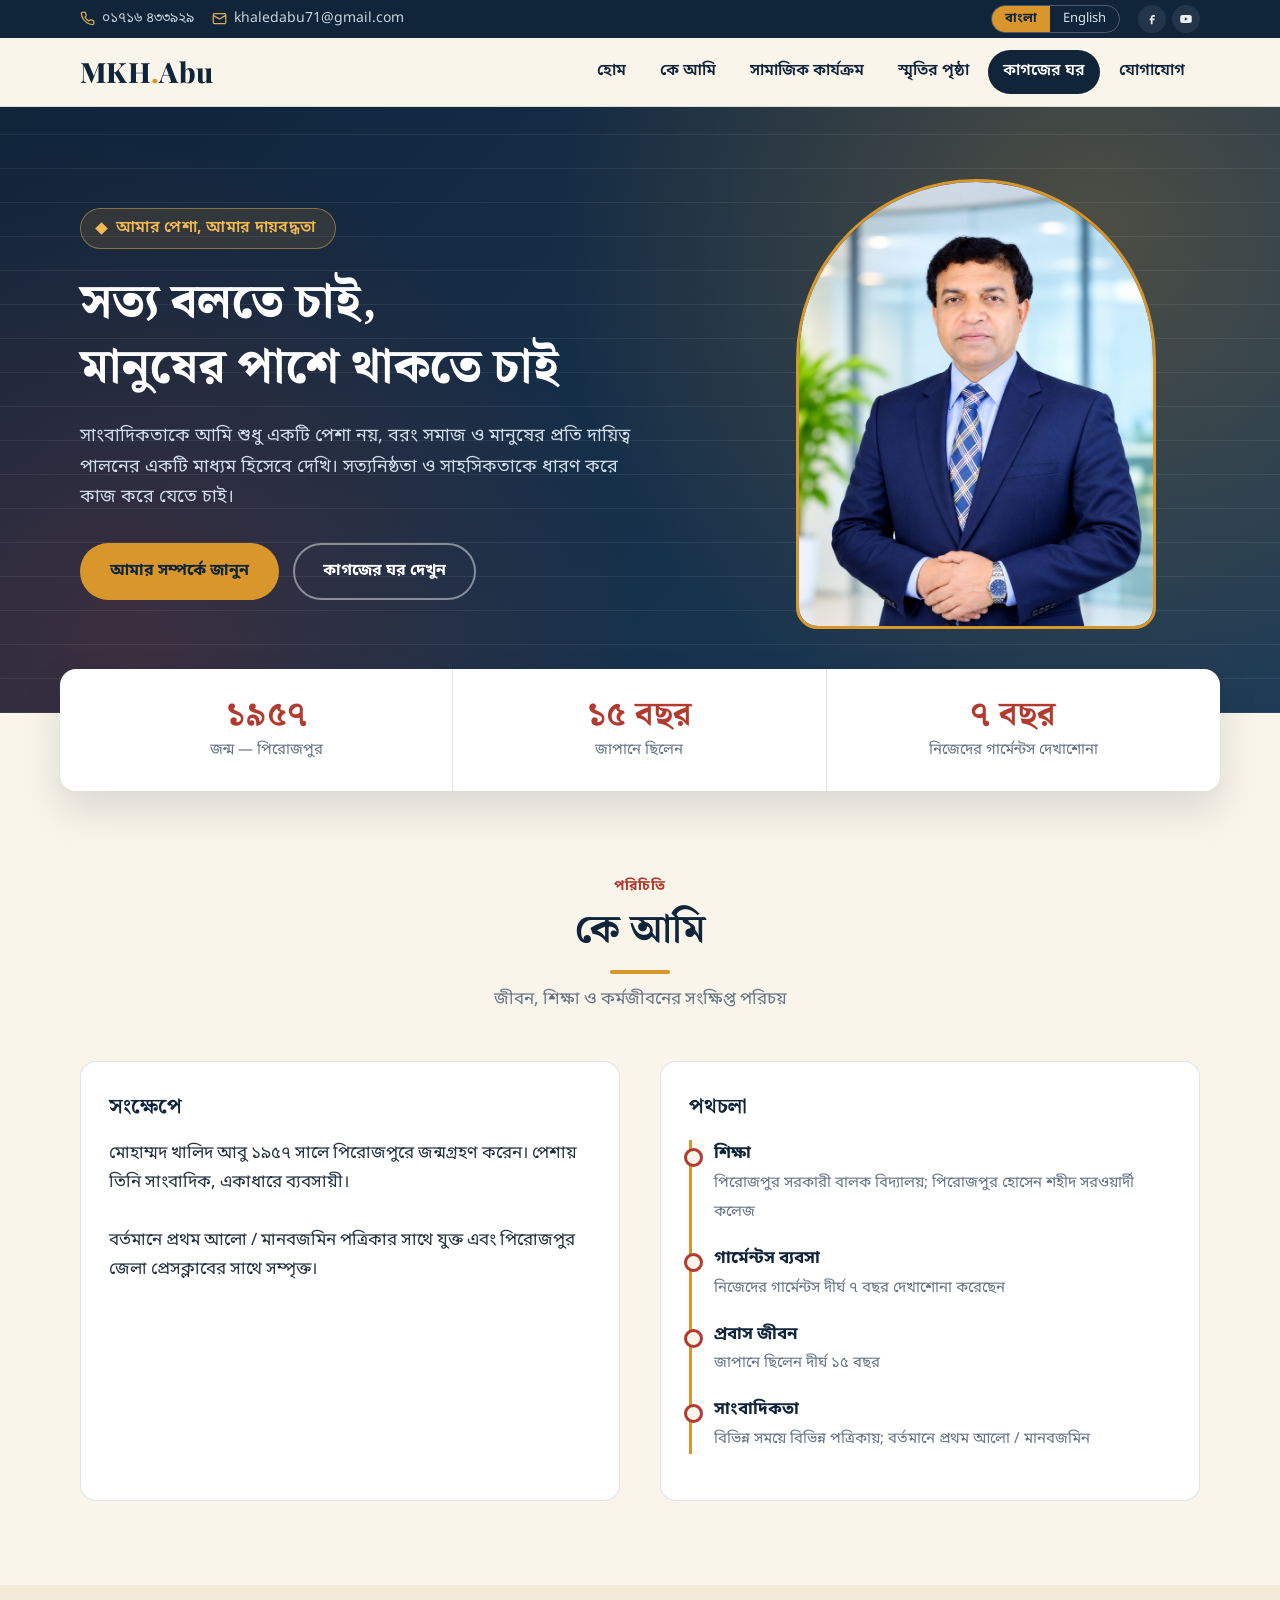
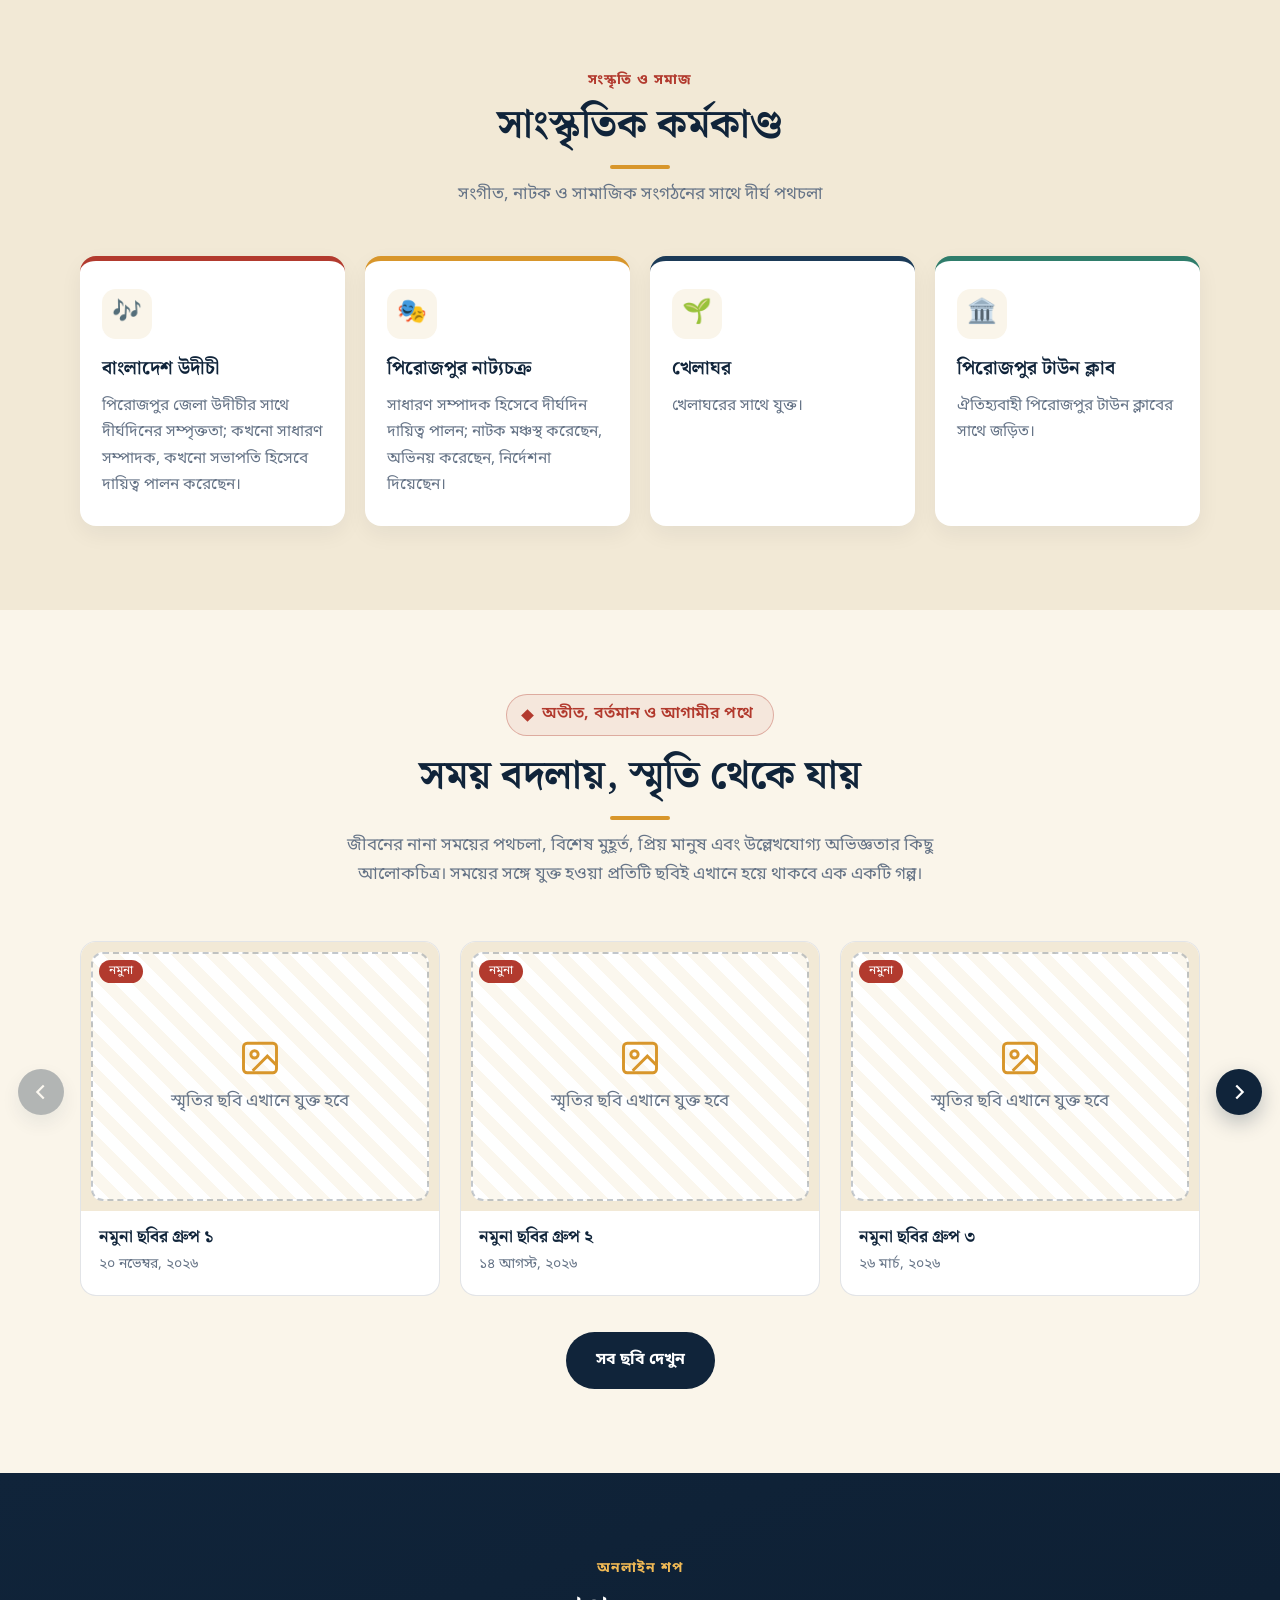
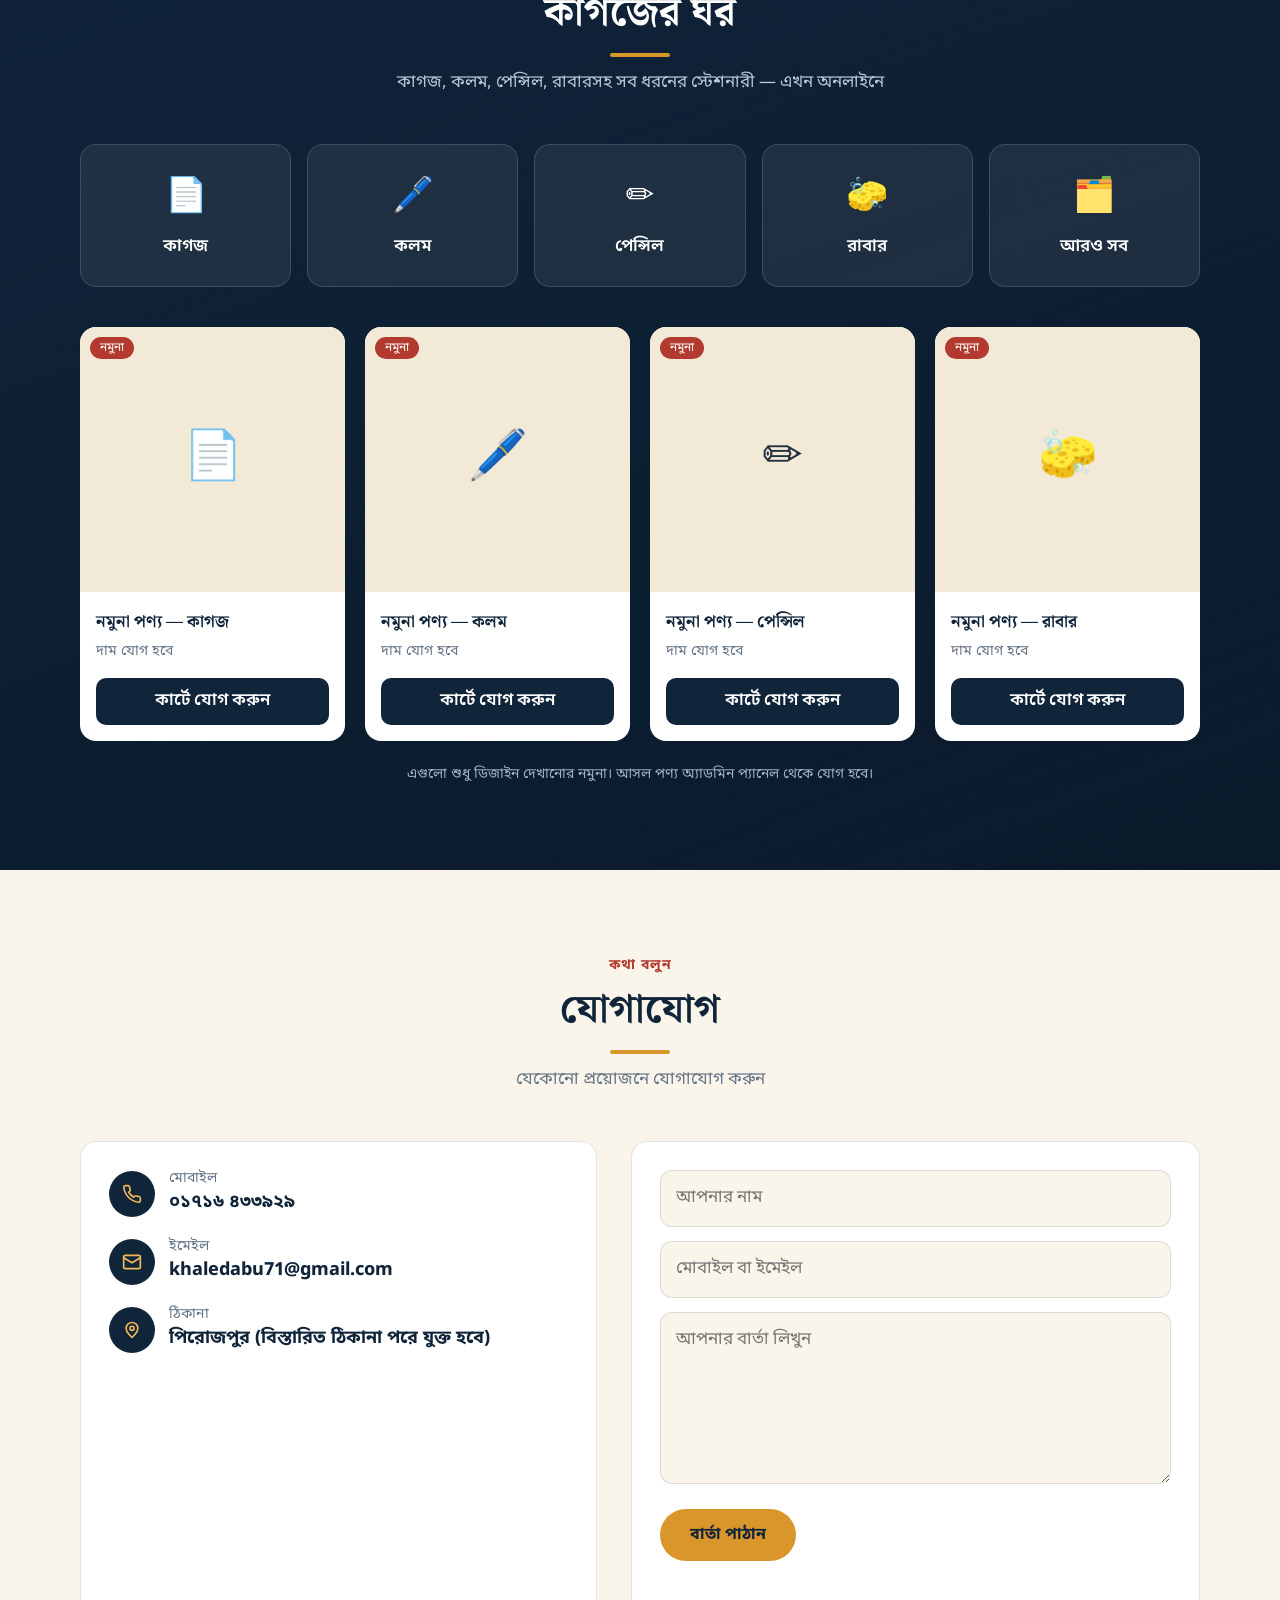
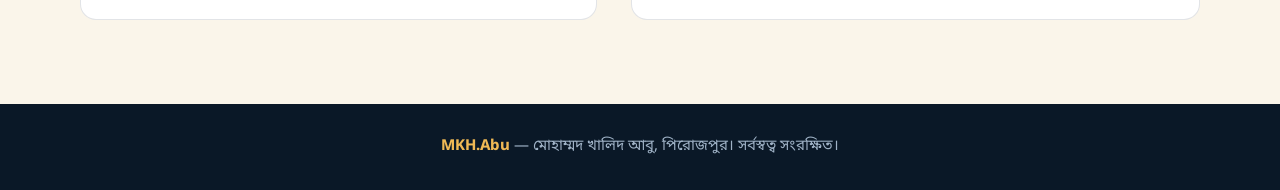
==== index.html @ 683a3786 "MKH-Abu v1.0.9: keep slider arrows outside the photos" ====
<!DOCTYPE html>
<html lang="bn">
<head>
<meta charset="utf-8">
<meta name="viewport" content="width=device-width, initial-scale=1">
<title>MKH.Abu — মোহাম্মদ খালিদ আবু</title>
<meta name="description" content="মোহাম্মদ খালিদ আবু — সাংবাদিক ও ব্যবসায়ী, পিরোজপুর। কাগজের ঘর — স্টেশনারী শপ।">
<link rel="preconnect" href="https://fonts.googleapis.com">
<link rel="preconnect" href="https://fonts.gstatic.com" crossorigin>
<link href="https://fonts.googleapis.com/css2?family=Noto+Sans+Bengali:wght@400;500;600;700&family=Noto+Serif+Bengali:wght@500;600;700;800&family=Playfair+Display:wght@600;700;800&display=swap" rel="stylesheet">
<link rel="stylesheet" href="assets/css/style.css?v=1.0.9">
<link rel="stylesheet" href="assets/css/memories.css?v=1.0.9">
</head>
<body>

<!-- ১) উপরের চিকন বার -->
<div class="topbar">
  <div class="wrap">
    <div class="tb-left">
      <a href="tel:+8801716433929"><svg viewBox="0 0 24 24"><path d="M22 16.9v3a2 2 0 0 1-2.2 2 19.8 19.8 0 0 1-8.6-3.1 19.5 19.5 0 0 1-6-6A19.8 19.8 0 0 1 2.1 4.2 2 2 0 0 1 4.1 2h3a2 2 0 0 1 2 1.7c.1 1 .4 1.9.7 2.8a2 2 0 0 1-.5 2.1L8.1 9.9a16 16 0 0 0 6 6l1.3-1.2a2 2 0 0 1 2.1-.4c.9.3 1.8.6 2.8.7a2 2 0 0 1 1.7 2z"/></svg><span data-i18n="phone"></span></a>
      <a href="mailto:khaledabu71@gmail.com"><svg viewBox="0 0 24 24"><rect x="2" y="4" width="20" height="16" rx="2"/><path d="m22 7-10 6L2 7"/></svg><span>khaledabu71@gmail.com</span></a>
    </div>
    <div class="tb-right">
      <div class="lang" role="group" aria-label="Language">
        <button type="button" data-lang="bn" class="on">বাংলা</button>
        <button type="button" data-lang="en">English</button>
      </div>
      <ul class="social" id="social"></ul>
    </div>
  </div>
</div>

<!-- ২) নেভিগেশন -->
<header class="nav">
  <div class="wrap">
    <a href="#home" class="logo">MKH<span>.</span>Abu</a>
    <button class="burger" id="burger" aria-label="Menu"><span></span><span></span><span></span></button>
    <ul class="menu" id="menu">
      <li><a href="#home" data-i18n="n_home"></a></li>
      <li><a href="#about" data-i18n="n_about"></a></li>
      <li><a href="#culture" data-i18n="n_culture"></a></li>
      <li><a href="#memory" data-i18n="n_memory"></a></li>
      <li><a href="#shop" class="shop" data-i18n="n_shop"></a></li>
      <li><a href="#contact" data-i18n="n_contact"></a></li>
    </ul>
  </div>
</header>

<!-- হিরো -->
<main id="home">
<div class="hero">
  <div class="wrap">
    <div>
      <span class="eyebrow" data-i18n="eyebrow"></span>
      <h1 data-i18n="h_title"></h1>
      <p class="lead" data-i18n="lead"></p>
      <div class="btns">
        <a class="btn gold" href="#about" data-i18n="b_about"></a>
        <a class="btn line" href="#shop" data-i18n="b_shop"></a>
      </div>
    </div>
    <div class="portrait">
      <div class="frame"><img src="images/abu-bhai.jpg" width="900" height="985" alt="মোহাম্মদ খালিদ আবু"></div>
    </div>
  </div>
</div>

<div class="stats"><div class="wrap">
  <div class="stat"><b data-i18n="s1n"></b><span data-i18n="s1t"></span></div>
  <div class="stat"><b data-i18n="s2n"></b><span data-i18n="s2t"></span></div>
  <div class="stat"><b data-i18n="s3n"></b><span data-i18n="s3t"></span></div>
</div></div>

<!-- কে আমি -->
<section id="about"><div class="wrap">
  <div class="sec-head"><div class="tag" data-i18n="a_tag"></div><h2 data-i18n="a_title"></h2><p data-i18n="a_sub"></p></div>
  <div class="about">
    <div class="card">
      <h3 data-i18n="a_h1"></h3>
      <p data-i18n="a_p1"></p><br>
      <p data-i18n="a_p2"></p>
    </div>
    <div class="card">
      <h3 data-i18n="a_h2"></h3>
      <ul class="timeline">
        <li><b data-i18n="t1b"></b><span data-i18n="t1s"></span></li>
        <li><b data-i18n="t2b"></b><span data-i18n="t2s"></span></li>
        <li><b data-i18n="t3b"></b><span data-i18n="t3s"></span></li>
        <li><b data-i18n="t4b"></b><span data-i18n="t4s"></span></li>
      </ul>
    </div>
  </div>
</div></section>

<!-- সাংস্কৃতিক কর্মকাণ্ড -->
<section id="culture" class="culture"><div class="wrap">
  <div class="sec-head"><div class="tag" data-i18n="c_tag"></div><h2 data-i18n="c_title"></h2><p data-i18n="c_sub"></p></div>
  <div class="grid4">
    <div class="cc"><div class="ic">🎶</div><h3 data-i18n="c1h"></h3><p data-i18n="c1p"></p></div>
    <div class="cc"><div class="ic">🎭</div><h3 data-i18n="c2h"></h3><p data-i18n="c2p"></p></div>
    <div class="cc"><div class="ic">🌱</div><h3 data-i18n="c3h"></h3><p data-i18n="c3p"></p></div>
    <div class="cc"><div class="ic">🏛️</div><h3 data-i18n="c4h"></h3><p data-i18n="c4p"></p></div>
  </div>
</div></section>

<!-- স্মৃতির পৃষ্ঠা: ছবি বসায় assets/js/memories.js -->
<section id="memory"><div class="wrap">
  <div class="sec-head"><div class="tag pill" data-i18n="m_tag"></div><h2 data-i18n="m_title"></h2><p data-i18n="m_sub"></p></div>
  <div class="slider">
    <button type="button" class="slider-btn prev" id="memoryPrev" data-i18n-label="m_prev"><svg viewBox="0 0 24 24" aria-hidden="true"><path d="m15 5-7 7 7 7"/></svg></button>
    <div class="slider-track" id="memorySlider"></div>
    <button type="button" class="slider-btn next" id="memoryNext" data-i18n-label="m_next"><svg viewBox="0 0 24 24" aria-hidden="true"><path d="m9 5 7 7-7 7"/></svg></button>
  </div>
  <div class="memory-more"><a class="btn ink" href="memories.html" data-i18n="m_all"></a></div>
</div></section>

<!-- কাগজের ঘর -->
<section id="shop" class="shop-sec"><div class="wrap">
  <div class="sec-head"><div class="tag" data-i18n="sh_tag"></div><h2 data-i18n="sh_title"></h2><p data-i18n="sh_sub"></p></div>
  <div class="cats">
    <a class="cat" href="#shop"><i>📄</i><span data-i18n="k1"></span></a>
    <a class="cat" href="#shop"><i>🖊️</i><span data-i18n="k2"></span></a>
    <a class="cat" href="#shop"><i>✏️</i><span data-i18n="k3"></span></a>
    <a class="cat" href="#shop"><i>🧽</i><span data-i18n="k4"></span></a>
    <a class="cat" href="#shop"><i>🗂️</i><span data-i18n="k5"></span></a>
  </div>
  <div class="prods">
    <div class="prod"><div class="img">📄<span class="badge" data-i18n="sample"></span></div><div class="body"><h4 data-i18n="p1"></h4><small data-i18n="price"></small><button type="button" data-i18n="cart"></button></div></div>
    <div class="prod"><div class="img">🖊️<span class="badge" data-i18n="sample"></span></div><div class="body"><h4 data-i18n="p2"></h4><small data-i18n="price"></small><button type="button" data-i18n="cart"></button></div></div>
    <div class="prod"><div class="img">✏️<span class="badge" data-i18n="sample"></span></div><div class="body"><h4 data-i18n="p3"></h4><small data-i18n="price"></small><button type="button" data-i18n="cart"></button></div></div>
    <div class="prod"><div class="img">🧽<span class="badge" data-i18n="sample"></span></div><div class="body"><h4 data-i18n="p4"></h4><small data-i18n="price"></small><button type="button" data-i18n="cart"></button></div></div>
  </div>
  <p class="note" data-i18n="sh_note"></p>
</div></section>

<!-- যোগাযোগ -->
<section id="contact"><div class="wrap">
  <div class="sec-head"><div class="tag" data-i18n="ct_tag"></div><h2 data-i18n="ct_title"></h2><p data-i18n="ct_sub"></p></div>
  <div class="contact">
    <div class="card">
      <div class="info-row"><div class="ic"><svg viewBox="0 0 24 24"><path d="M22 16.9v3a2 2 0 0 1-2.2 2 19.8 19.8 0 0 1-8.6-3.1 19.5 19.5 0 0 1-6-6A19.8 19.8 0 0 1 2.1 4.2 2 2 0 0 1 4.1 2h3a2 2 0 0 1 2 1.7c.1 1 .4 1.9.7 2.8a2 2 0 0 1-.5 2.1L8.1 9.9a16 16 0 0 0 6 6l1.3-1.2a2 2 0 0 1 2.1-.4c.9.3 1.8.6 2.8.7a2 2 0 0 1 1.7 2z"/></svg></div><div><small data-i18n="ct_phone"></small><b data-i18n="phone"></b></div></div>
      <div class="info-row"><div class="ic"><svg viewBox="0 0 24 24"><rect x="2" y="4" width="20" height="16" rx="2"/><path d="m22 7-10 6L2 7"/></svg></div><div><small data-i18n="ct_mail"></small><b>khaledabu71@gmail.com</b></div></div>
      <div class="info-row"><div class="ic"><svg viewBox="0 0 24 24"><path d="M12 21s-7-6.2-7-11a7 7 0 0 1 14 0c0 4.800-7 11-7 11z"/><circle cx="12" cy="10" r="2.500"/></svg></div><div><small data-i18n="ct_addr"></small><b data-i18n="ct_addr_v"></b></div></div>
    </div>
    <div class="card">
      <form id="form" novalidate>
        <input type="text" data-i18n-ph="f_name">
        <input type="text" data-i18n-ph="f_contact">
        <textarea rows="5" data-i18n-ph="f_msg"></textarea>
        <button class="btn gold" type="submit" data-i18n="f_send"></button>
        <div id="formMsg"></div>
      </form>
    </div>
  </div>
</div></section>
</main>

<footer>
  <b>MKH.Abu</b> — <span data-i18n="foot"></span>
</footer>

<script src="assets/js/site.js?v=1.0.9"></script>
<script src="assets/js/memories-data.js?v=1.0.9"></script>
<script src="assets/js/memories.js?v=1.0.9"></script>
</body>
</html>
---- assets/css/style.css ----
/* ==========================================================================
   MKH.Abu — সব পেজের সাধারণ স্টাইল
   (স্মৃতি/গ্যালারির স্টাইল আছে memories.css ফাইলে)
   ========================================================================== */
:root{
  --ink:#10243a;        /* গভীর নীল-কালি */
  --ink-2:#1b3a57;
  --paper:#faf5ea;      /* কাগজের রং */
  --paper-2:#f2e9d6;
  --gold:#d8962b;       /* সোনালি */
  --gold-2:#f0b955;
  --red:#b23a2e;        /* উদীচী-লাল */
  --text:#22303f;
  --muted:#667487;
  --line:rgba(16,36,58,.12);
  --radius:16px;
  --serif:"Noto Serif Bengali","Playfair Display",Georgia,serif;
  --sans:"Noto Sans Bengali","Hind Siliguri",system-ui,sans-serif;
}
*{box-sizing:border-box;margin:0;padding:0}
html{scroll-behavior:smooth;scroll-padding-top:70px}
body{font-family:var(--sans);color:var(--text);background:var(--paper);line-height:1.7;font-size:17px}
a{color:inherit;text-decoration:none}
.wrap{max-width:1160px;margin:0 auto;padding:0 20px}

/* ===== উপরের চিকন বার ===== */
.topbar{background:var(--ink);color:#d9e2ec;font-size:14px}
.topbar .wrap{display:flex;justify-content:space-between;align-items:center;gap:12px;min-height:38px;flex-wrap:wrap}
.tb-left,.tb-right{display:flex;align-items:center;gap:18px}
.tb-left a{display:inline-flex;align-items:center;gap:7px;opacity:.92}
.tb-left a:hover{color:var(--gold-2)}
.tb-left svg{width:15px;height:15px;fill:none;stroke:var(--gold-2);stroke-width:2}
.lang{display:inline-flex;border:1px solid rgba(255,255,255,.25);border-radius:999px;overflow:hidden}
.lang button{background:none;border:0;color:#d9e2ec;font:inherit;font-size:13px;padding:2px 13px;cursor:pointer}
.lang button.on{background:var(--gold);color:var(--ink);font-weight:700}
.social{display:flex;gap:6px;list-style:none}
.social a{width:28px;height:28px;border-radius:50%;display:grid;place-items:center;background:rgba(255,255,255,.08);transition:.2s}
.social a:hover{background:var(--gold);}
.social a:hover svg{fill:var(--ink);stroke:var(--ink)}
.social svg{width:14px;height:14px;fill:#e9eef4}

/* ===== নেভিগেশন ===== */
.nav{background:var(--paper);border-bottom:1px solid var(--line);position:sticky;top:0;z-index:50;backdrop-filter:blur(8px)}
.nav .wrap{display:flex;align-items:center;justify-content:space-between;min-height:68px}
.logo{font-family:"Playfair Display",var(--serif);font-weight:800;font-size:28px;color:var(--ink);letter-spacing:.3px}
.logo span{color:var(--gold)}
.menu{display:flex;list-style:none;gap:4px}
.menu a{display:block;padding:8px 15px;border-radius:999px;font-weight:600;color:var(--ink);font-size:16px;transition:.2s}
.menu a:hover{background:var(--paper-2)}
.menu a.shop{background:var(--ink);color:#fff}
.menu a.shop:hover{background:var(--red)}
.burger{display:none;background:none;border:1px solid var(--line);border-radius:10px;width:44px;height:40px;cursor:pointer}
.burger span{display:block;width:20px;height:2px;background:var(--ink);margin:4px auto}

/* ===== হিরো ===== */
.hero{position:relative;color:#fff;background:
  radial-gradient(circle at 85% 20%,rgba(216,150,43,.28),transparent 45%),
  radial-gradient(circle at 10% 90%,rgba(178,58,46,.25),transparent 40%),
  linear-gradient(135deg,var(--ink) 0%,var(--ink-2) 100%);
  overflow:hidden}
.hero::before{content:"";position:absolute;inset:0;opacity:.07;background-image:repeating-linear-gradient(0deg,#fff 0 1px,transparent 1px 34px)}
.hero .wrap{position:relative;display:grid;grid-template-columns:1.25fr .9fr;gap:48px;align-items:center;padding-top:72px;padding-bottom:84px}
.eyebrow{display:inline-flex;align-items:center;gap:10px;color:var(--gold-2);font-weight:600;font-size:16px;letter-spacing:.3px;background:rgba(216,150,43,.14);border:1px solid rgba(240,185,85,.45);border-radius:999px;padding:6px 20px 6px 16px;margin-bottom:22px}
.eyebrow::before{content:"";flex:none;width:9px;height:9px;background:var(--gold-2);transform:rotate(45deg)}
.hero h1{font-family:var(--serif);font-size:clamp(30px,4.1vw,48px);line-height:1.35;font-weight:800;margin-bottom:20px;white-space:pre-line}
.hero p.lead{color:#cfdbe8;max-width:560px;margin-bottom:30px;font-size:18px}
.btns{display:flex;gap:14px;flex-wrap:wrap}
.btn{display:inline-block;padding:13px 28px;border-radius:999px;font-weight:700;font-size:16px;border:2px solid transparent;transition:.2s;cursor:pointer;font-family:inherit}
.btn.gold{background:var(--gold);color:var(--ink)}
.btn.gold:hover{background:var(--gold-2);transform:translateY(-2px)}
.btn.line{border-color:rgba(255,255,255,.45);color:#fff}
.btn.line:hover{background:#fff;color:var(--ink)}
.portrait{position:relative;justify-self:center;width:min(360px,80vw);aspect-ratio:4/5}
.portrait .frame{position:absolute;inset:0;border-radius:200px 200px 24px 24px;background:#0d1d2f;border:3px solid var(--gold);overflow:hidden}
.portrait .frame img{display:block;width:100%;height:100%;object-fit:cover;object-position:50% 0}
.portrait::after{content:"";position:absolute;inset:16px -16px -16px 16px;border:2px solid rgba(240,185,85,.4);border-radius:200px 200px 24px 24px;z-index:-1}

/* ===== পরিসংখ্যান ===== */
.stats{margin-top:-44px;position:relative;z-index:5}
.stats .wrap{display:grid;grid-template-columns:repeat(3,1fr);gap:0;background:#fff;border-radius:var(--radius);box-shadow:0 18px 40px rgba(16,36,58,.14);overflow:hidden}
.stat{padding:26px 20px;text-align:center;border-right:1px solid var(--line)}
.stat:last-child{border:0}
.stat b{display:block;font-family:var(--serif);font-size:34px;color:var(--red);line-height:1.2}
.stat span{color:var(--muted);font-size:15px}

/* ===== সেকশন ===== */
section{padding:84px 0}
.sec-head{text-align:center;max-width:640px;margin:0 auto 46px}
.sec-head .tag{color:var(--red);font-weight:700;font-size:14px;letter-spacing:1px}
.sec-head h2{font-family:var(--serif);font-size:clamp(28px,4vw,40px);color:var(--ink);line-height:1.3;margin:6px 0 12px}
.sec-head h2::after{content:"";display:block;width:60px;height:4px;background:var(--gold);border-radius:4px;margin:14px auto 0}
.sec-head p{color:var(--muted)}

/* কে আমি */
.about{display:grid;grid-template-columns:1fr 1fr;gap:40px}
.card{background:#fff;border:1px solid var(--line);border-radius:var(--radius);padding:28px}
.card h3{font-family:var(--serif);color:var(--ink);font-size:21px;margin-bottom:14px}
.timeline{list-style:none;border-left:3px solid var(--gold);padding-left:22px}
.timeline li{position:relative;margin-bottom:18px}
.timeline li::before{content:"";position:absolute;left:-30px;top:8px;width:13px;height:13px;border-radius:50%;background:var(--paper);border:3px solid var(--red)}
.timeline b{color:var(--ink);display:block}
.timeline span{color:var(--muted);font-size:15px}

/* সংস্কৃতি */
.culture{background:var(--paper-2)}
.grid4{display:grid;grid-template-columns:repeat(4,1fr);gap:20px}
.cc{background:#fff;border-radius:var(--radius);padding:28px 22px;border-top:5px solid var(--red);box-shadow:0 8px 22px rgba(16,36,58,.06);transition:.25s}
.cc:nth-child(2){border-top-color:var(--gold)}
.cc:nth-child(3){border-top-color:var(--ink-2)}
.cc:nth-child(4){border-top-color:#2f7d6b}
.cc:hover{transform:translateY(-6px)}
.cc .ic{width:50px;height:50px;border-radius:14px;background:var(--paper);display:grid;place-items:center;font-size:24px;margin-bottom:14px}
.cc h3{font-family:var(--serif);color:var(--ink);font-size:19px;margin-bottom:8px}
.cc p{color:var(--muted);font-size:15.5px}

/* কাগজের ঘর */
.shop-sec{background:linear-gradient(160deg,var(--ink),#0b1a2b);color:#fff}
.shop-sec .sec-head h2{color:#fff}
.shop-sec .sec-head p{color:#b9c8d8}
.shop-sec .sec-head .tag{color:var(--gold-2)}
.cats{display:grid;grid-template-columns:repeat(5,1fr);gap:16px;margin-bottom:40px}
.cat{background:rgba(255,255,255,.07);border:1px solid rgba(255,255,255,.14);border-radius:var(--radius);padding:24px 10px;text-align:center;transition:.25s;font-weight:600}
.cat:hover{background:var(--gold);color:var(--ink);transform:translateY(-4px)}
.cat i{font-style:normal;display:block;font-size:34px;margin-bottom:6px}
.prods{display:grid;grid-template-columns:repeat(4,1fr);gap:20px}
.prod{background:#fff;color:var(--text);border-radius:var(--radius);overflow:hidden}
.prod .img{aspect-ratio:1;background:var(--paper-2);display:grid;place-items:center;font-size:48px;position:relative}
.prod .badge{position:absolute;top:10px;left:10px;background:var(--red);color:#fff;font-size:12px;padding:1px 10px;border-radius:999px}
.prod .body{padding:16px}
.prod h4{font-family:var(--serif);color:var(--ink);font-size:17px}
.prod small{color:var(--muted)}
.prod button{margin-top:12px;width:100%;padding:9px;border-radius:10px;border:0;background:var(--ink);color:#fff;font:inherit;font-weight:600;cursor:pointer}
.prod button:hover{background:var(--red)}
.note{text-align:center;color:#9fb2c6;font-size:14px;margin-top:22px}

/* যোগাযোগ */
.contact{display:grid;grid-template-columns:1fr 1.1fr;gap:34px}
.info-row{display:flex;gap:14px;align-items:center;margin-bottom:20px}
.info-row .ic{width:46px;height:46px;border-radius:50%;background:var(--ink);display:grid;place-items:center;flex:none}
.info-row .ic svg{width:20px;height:20px;fill:none;stroke:var(--gold-2);stroke-width:2}
.info-row small{display:block;color:var(--muted);line-height:1.2}
.info-row b{color:var(--ink);font-size:18px}
form input,form textarea{width:100%;padding:13px 15px;border:1px solid var(--line);border-radius:12px;font:inherit;margin-bottom:14px;background:var(--paper)}
form input:focus,form textarea:focus{outline:2px solid var(--gold);background:#fff}
#formMsg{margin-top:12px;color:var(--red);font-size:15px;min-height:1.2em}

footer{background:#0a1827;color:#9fb2c6;text-align:center;padding:30px 20px;font-size:15px}
footer b{color:var(--gold-2)}

/* ===== মোবাইল ===== */
@media(max-width:960px){
  .hero .wrap,.about,.contact{grid-template-columns:1fr}
  .portrait{order:-1;width:min(260px,70vw)}
  .grid4,.prods{grid-template-columns:repeat(2,1fr)}
  .cats{grid-template-columns:repeat(3,1fr)}
  .burger{display:block}
  .menu{display:none;position:absolute;top:100%;left:0;right:0;background:var(--paper);flex-direction:column;padding:12px 20px 18px;border-bottom:1px solid var(--line);box-shadow:0 14px 24px rgba(0,0,0,.1)}
  .menu.open{display:flex}
  .nav .wrap{position:relative}
}
@media(max-width:560px){
  body{font-size:16px}
  .topbar .wrap{justify-content:center}
  .tb-left{gap:12px;font-size:13px}
  .stats .wrap{grid-template-columns:1fr}
  .stat{border-right:0;border-bottom:1px solid var(--line)}
  .grid4,.prods{grid-template-columns:1fr}
  .cats{grid-template-columns:repeat(2,1fr)}
  section{padding:60px 0}
}
---- assets/css/memories.css ----
/* ==========================================================================
   MKH.Abu — স্মৃতি: হোম পেজের স্লাইডার, ছবি-গ্রুপের তালিকা ও গ্রুপের ভিতরের পেজ
   ========================================================================== */

/* ছোট হেডিং — হিরোর স্টাইল, হালকা ব্যাকগ্রাউন্ডের জন্য লাল রং */
.sec-head .tag.pill{display:inline-flex;align-items:center;gap:10px;font-size:16px;font-weight:600;letter-spacing:.3px;color:var(--red);background:rgba(178,58,46,.07);border:1px solid rgba(178,58,46,.35);border-radius:999px;padding:6px 20px 6px 16px;margin-bottom:8px}
.sec-head .tag.pill::before{content:"";flex:none;width:9px;height:9px;background:var(--red);transform:rotate(45deg)}
.sec-head h1{font-family:var(--serif);font-size:clamp(28px,4vw,40px);color:var(--ink);line-height:1.3;margin:6px 0 12px}
.sec-head h1::after{content:"";display:block;width:60px;height:4px;background:var(--gold);border-radius:4px;margin:14px auto 0}

/* স্লাইডার — তীর দুটির জন্য দুই পাশে আলাদা জায়গা, যাতে ছবির উপর না ওঠে */
.slider{position:relative;padding:0 62px}
.slider-track{display:flex;gap:20px;overflow-x:auto;scroll-snap-type:x mandatory;scroll-behavior:smooth;scrollbar-width:none;padding:6px 0}
.slider-track::-webkit-scrollbar{display:none}
.slider-track>*{flex:0 0 calc((100% - 40px)/3);scroll-snap-align:start}
.slider-btn{position:absolute;top:calc(50% - 50px);z-index:2;width:46px;height:46px;border-radius:50%;border:0;background:var(--ink);color:#fff;cursor:pointer;display:grid;place-items:center;box-shadow:0 8px 20px rgba(16,36,58,.25);transition:.2s}
.slider-btn:hover{background:var(--red)}
.slider-btn:disabled{opacity:.3;cursor:default;background:var(--ink)}
.slider-btn svg{width:22px;height:22px;fill:none;stroke:currentColor;stroke-width:2.4}
.slider-btn.prev{left:0}
.slider-btn.next{right:0}
/* চওড়া পর্দায় তীর পাশের ফাঁকা জায়গায় যায়, ছবির মাপ পুরো থাকে */
@media(min-width:1280px){
  .slider{margin:0 -62px}
}
.memory-more{text-align:center;margin-top:30px}
.btn.ink{background:var(--ink);color:#fff}
.btn.ink:hover{background:var(--red)}

/* ছবির কার্ড */
.albums{display:grid;grid-template-columns:repeat(3,1fr);gap:24px}
.shot{background:#fff;border:1px solid var(--line);border-radius:var(--radius);overflow:hidden;display:flex;flex-direction:column;margin:0}
a.shot{transition:.25s}
a.shot:hover{transform:translateY(-4px);box-shadow:0 14px 28px rgba(16,36,58,.12)}
.shot-img{position:relative;aspect-ratio:4/3;background:var(--paper-2)}
.shot-img img{display:block;width:100%;height:100%;object-fit:cover}
.shot-img .ph{position:absolute;inset:10px;aspect-ratio:auto}
.shot-badge{position:absolute;top:18px;left:18px;background:var(--red);color:#fff;font-size:12px;padding:1px 10px;border-radius:999px}
.shot-text{padding:14px 18px 16px}
.shot-text b{display:block;font-family:var(--serif);color:var(--ink);font-size:17px;line-height:1.5}
.shot-text time,.shot-text small{color:var(--muted);font-size:14px;margin-right:10px}

/* ছবির জায়গা (আসল ছবি না থাকলে) */
.ph{aspect-ratio:4/3;border-radius:12px;border:2px dashed rgba(16,36,58,.25);display:grid;place-items:center;text-align:center;color:var(--muted);background:repeating-linear-gradient(45deg,#fff,#fff 12px,#fbf7ee 12px,#fbf7ee 24px);padding:16px}
.ph svg{width:44px;height:44px;fill:none;stroke:var(--gold);stroke-width:1.6;display:block;margin:0 auto 8px}

/* গ্যালারি পেজ */
.page{padding:54px 0 84px;min-height:55vh}
.back-row{text-align:right;margin:-24px 0 24px}
.back-link{color:var(--red);font-weight:700}
.back-link:hover{text-decoration:underline}
.empty{text-align:center;color:var(--muted);grid-column:1/-1}

@media(max-width:960px){
  .slider-track>*{flex-basis:calc((100% - 20px)/2)}
  .albums{grid-template-columns:repeat(2,1fr)}
}
@media(max-width:560px){
  .slider-track>*{flex-basis:100%}
  .albums{grid-template-columns:1fr}
  /* মোবাইলে তীর ছবির নিচে, মাঝখানে */
  .slider{padding:0 0 62px}
  .slider-btn{top:auto;bottom:0}
  .slider-btn.prev{left:calc(50% - 56px)}
  .slider-btn.next{right:calc(50% - 56px)}
  .page{padding:40px 0 60px}
}
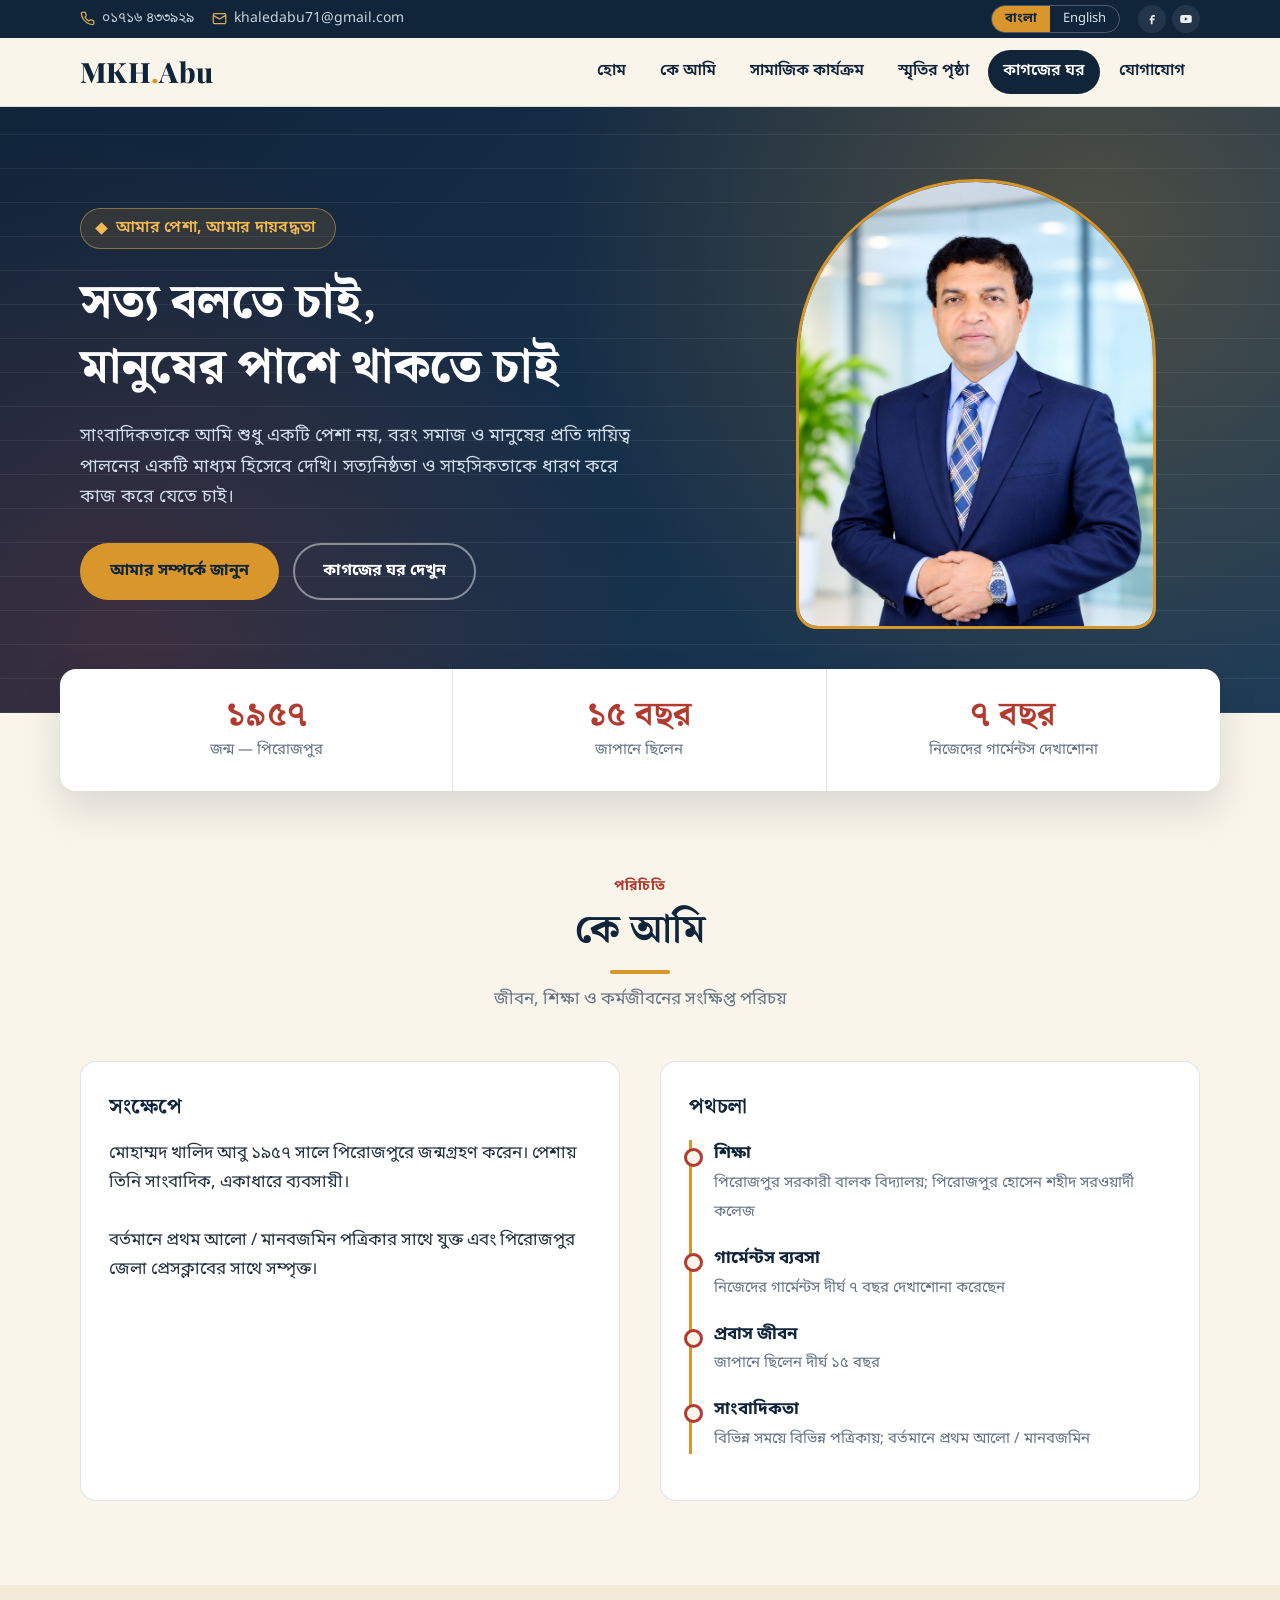
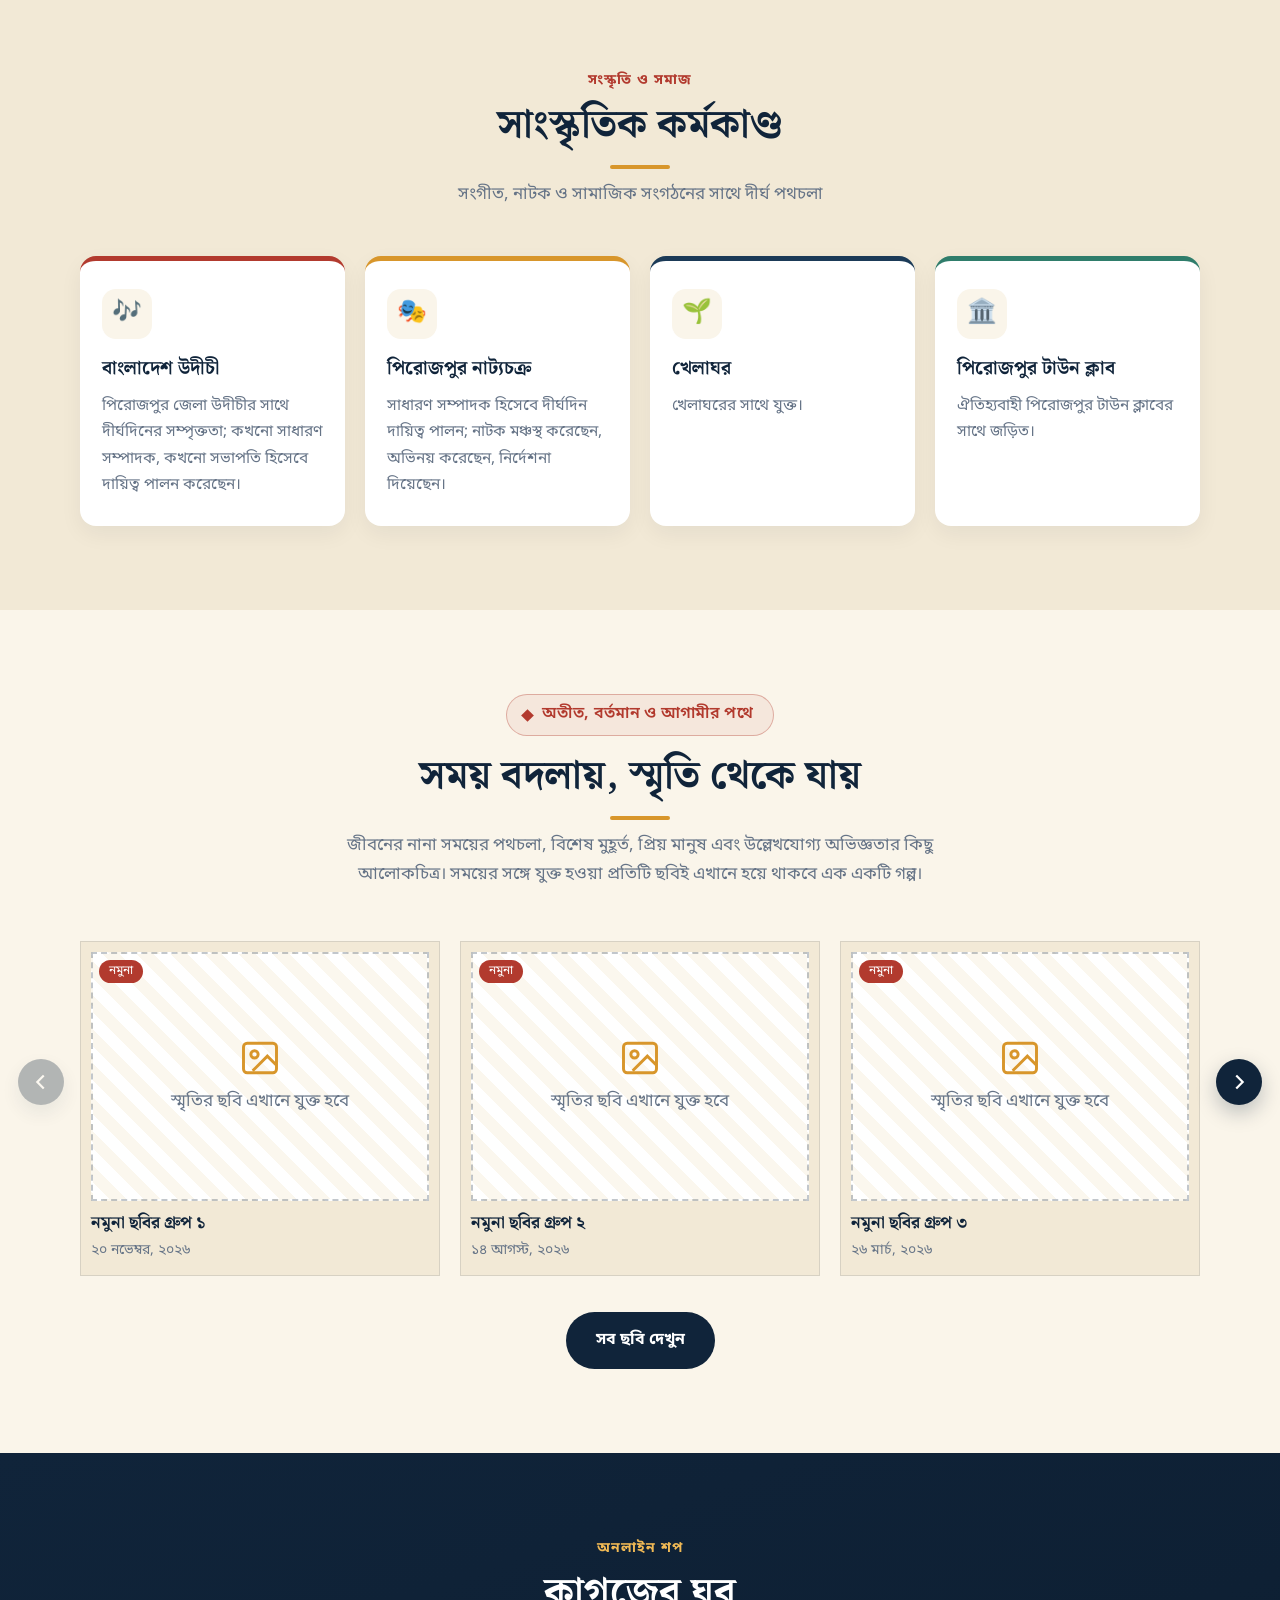
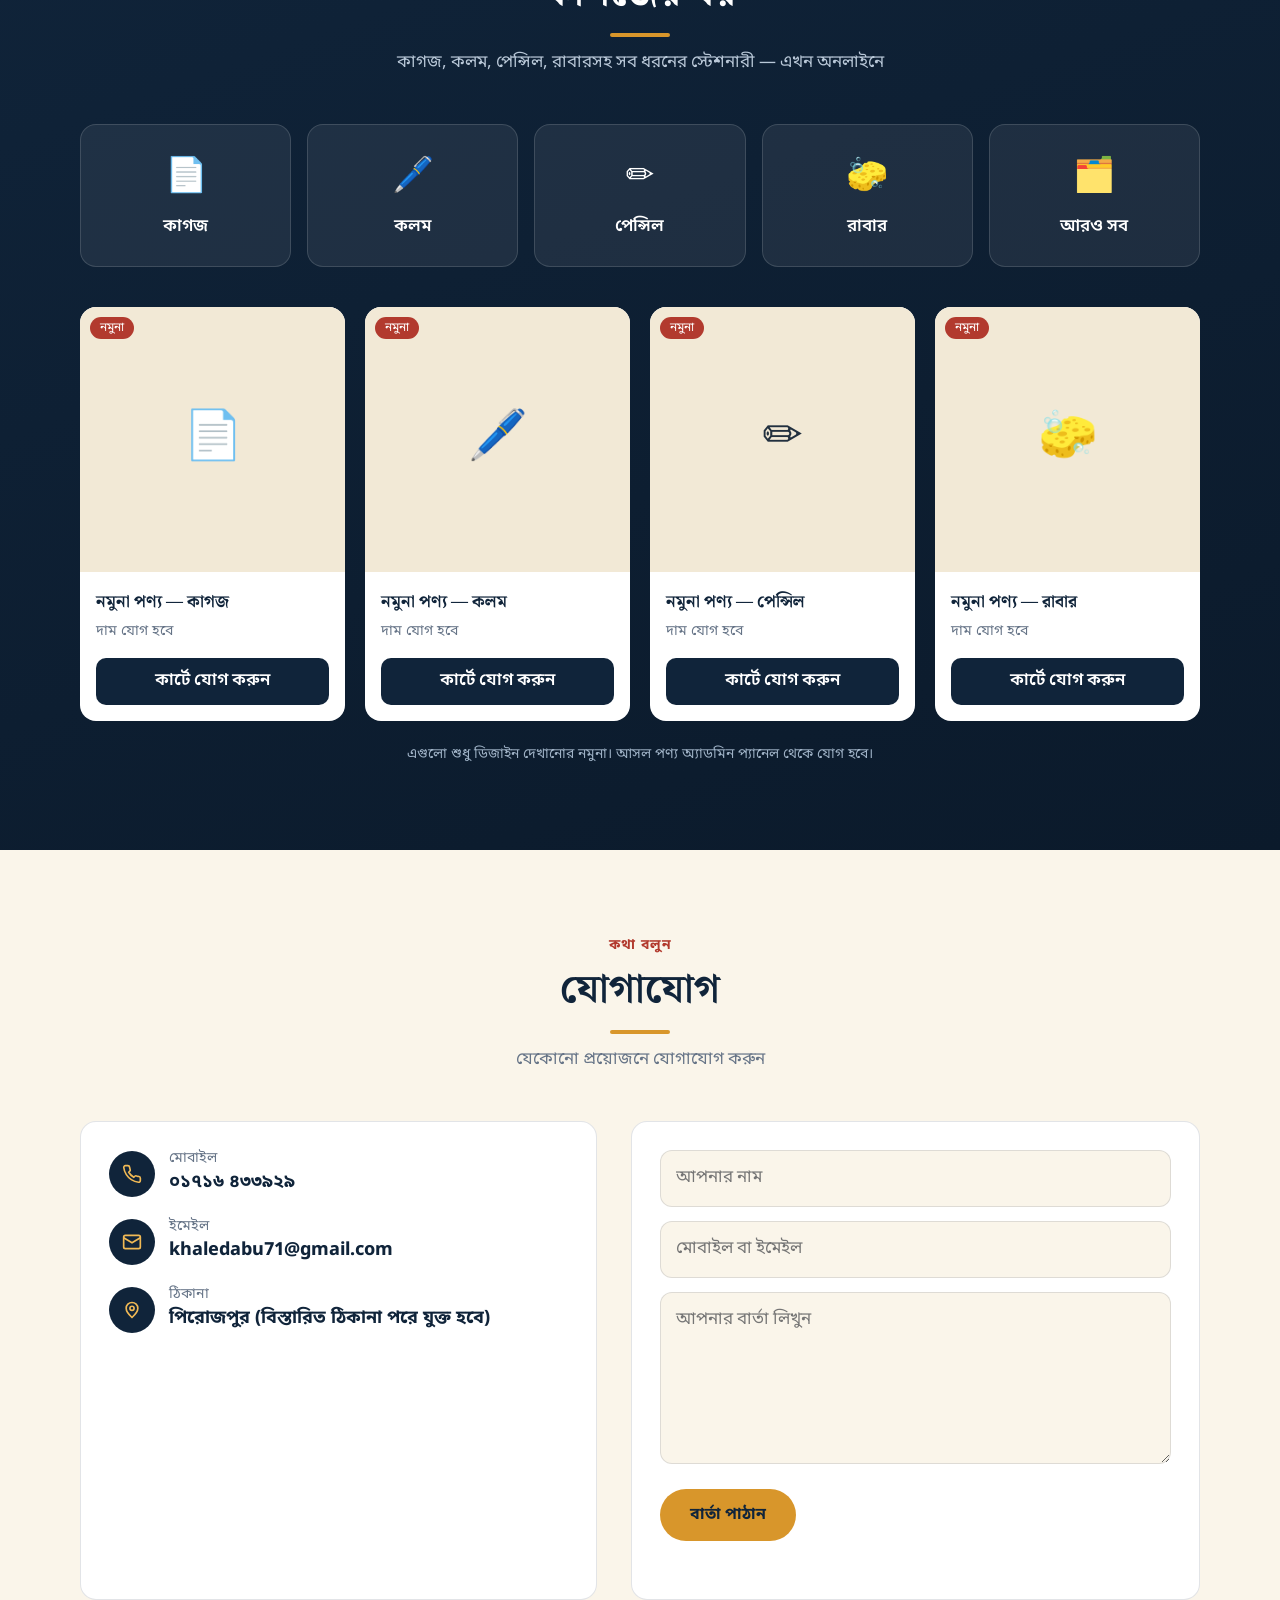
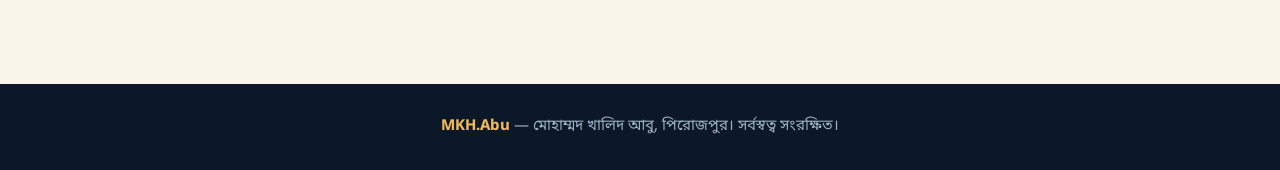
==== commit 0ad65984: "MKH-Abu v1.0.10: square one-colour photo cards on the home slider" ====
--- a/index.html
+++ b/index.html
@@ -8,8 +8,8 @@
 <link rel="preconnect" href="https://fonts.googleapis.com">
 <link rel="preconnect" href="https://fonts.gstatic.com" crossorigin>
 <link href="https://fonts.googleapis.com/css2?family=Noto+Sans+Bengali:wght@400;500;600;700&family=Noto+Serif+Bengali:wght@500;600;700;800&family=Playfair+Display:wght@600;700;800&display=swap" rel="stylesheet">
-<link rel="stylesheet" href="assets/css/style.css?v=1.0.9">
-<link rel="stylesheet" href="assets/css/memories.css?v=1.0.9">
+<link rel="stylesheet" href="assets/css/style.css?v=1.0.10">
+<link rel="stylesheet" href="assets/css/memories.css?v=1.0.10">
 </head>
 <body>
 
@@ -159,8 +159,8 @@
   <b>MKH.Abu</b> — <span data-i18n="foot"></span>
 </footer>
 
-<script src="assets/js/site.js?v=1.0.9"></script>
-<script src="assets/js/memories-data.js?v=1.0.9"></script>
-<script src="assets/js/memories.js?v=1.0.9"></script>
+<script src="assets/js/site.js?v=1.0.10"></script>
+<script src="assets/js/memories-data.js?v=1.0.10"></script>
+<script src="assets/js/memories.js?v=1.0.10"></script>
 </body>
 </html>
--- a/assets/css/memories.css
+++ b/assets/css/memories.css
@@ -23,6 +23,14 @@
 @media(min-width:1280px){
   .slider{margin:0 -62px}
 }
+/* হোম পেজের কার্ড: চৌকা কোনা, এক রঙের পটভূমি, ছবির ঠিক নিচে লেখা।
+   শুধু স্লাইডারে প্রযোজ্য; গ্যালারি পেজের কার্ড আলাদা থাকে। */
+.slider-track .shot{background:var(--paper-2);border-radius:0}
+.slider-track .shot-img{background:none}
+.slider-track .shot-img .ph{border-radius:0}
+.slider-track .shot-img img{position:absolute;inset:10px;width:calc(100% - 20px);height:calc(100% - 20px)}
+.slider-track .shot-text{padding:0 10px 10px}
+
 .memory-more{text-align:center;margin-top:30px}
 .btn.ink{background:var(--ink);color:#fff}
 .btn.ink:hover{background:var(--red)}
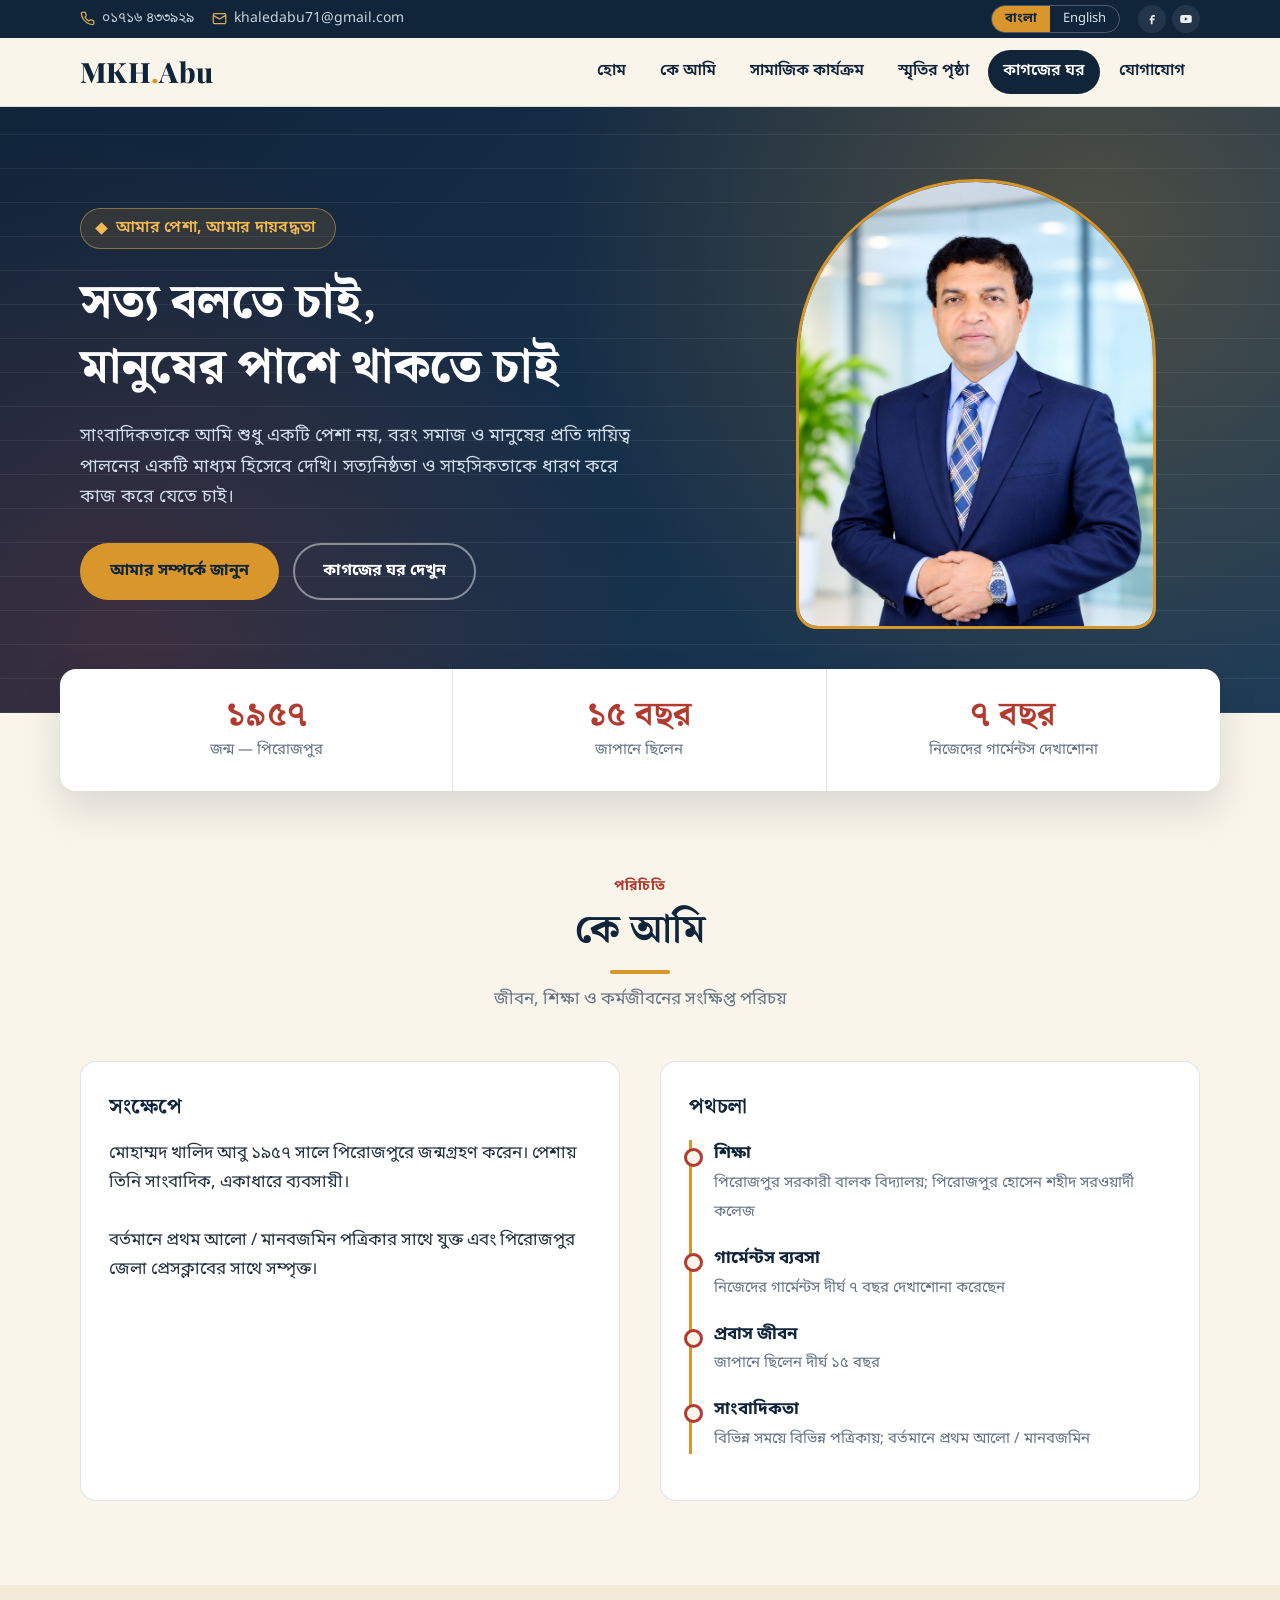
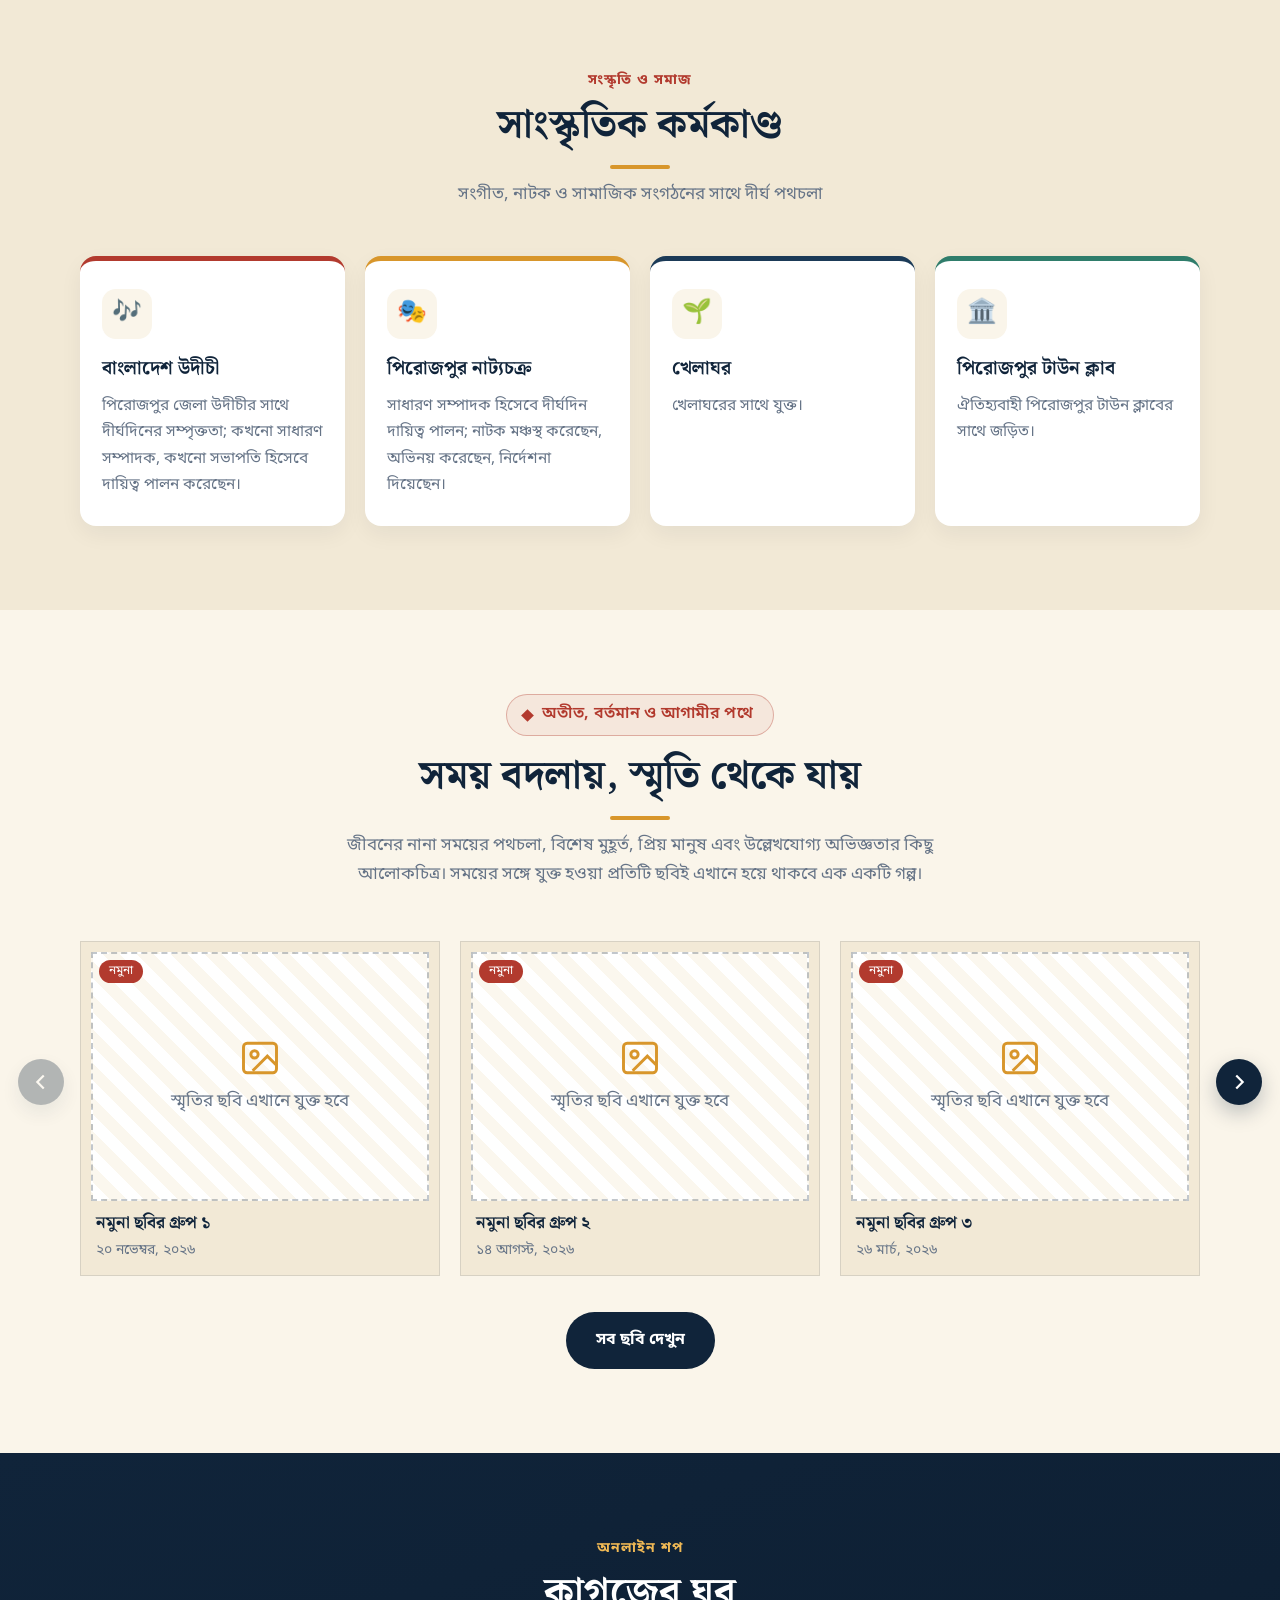
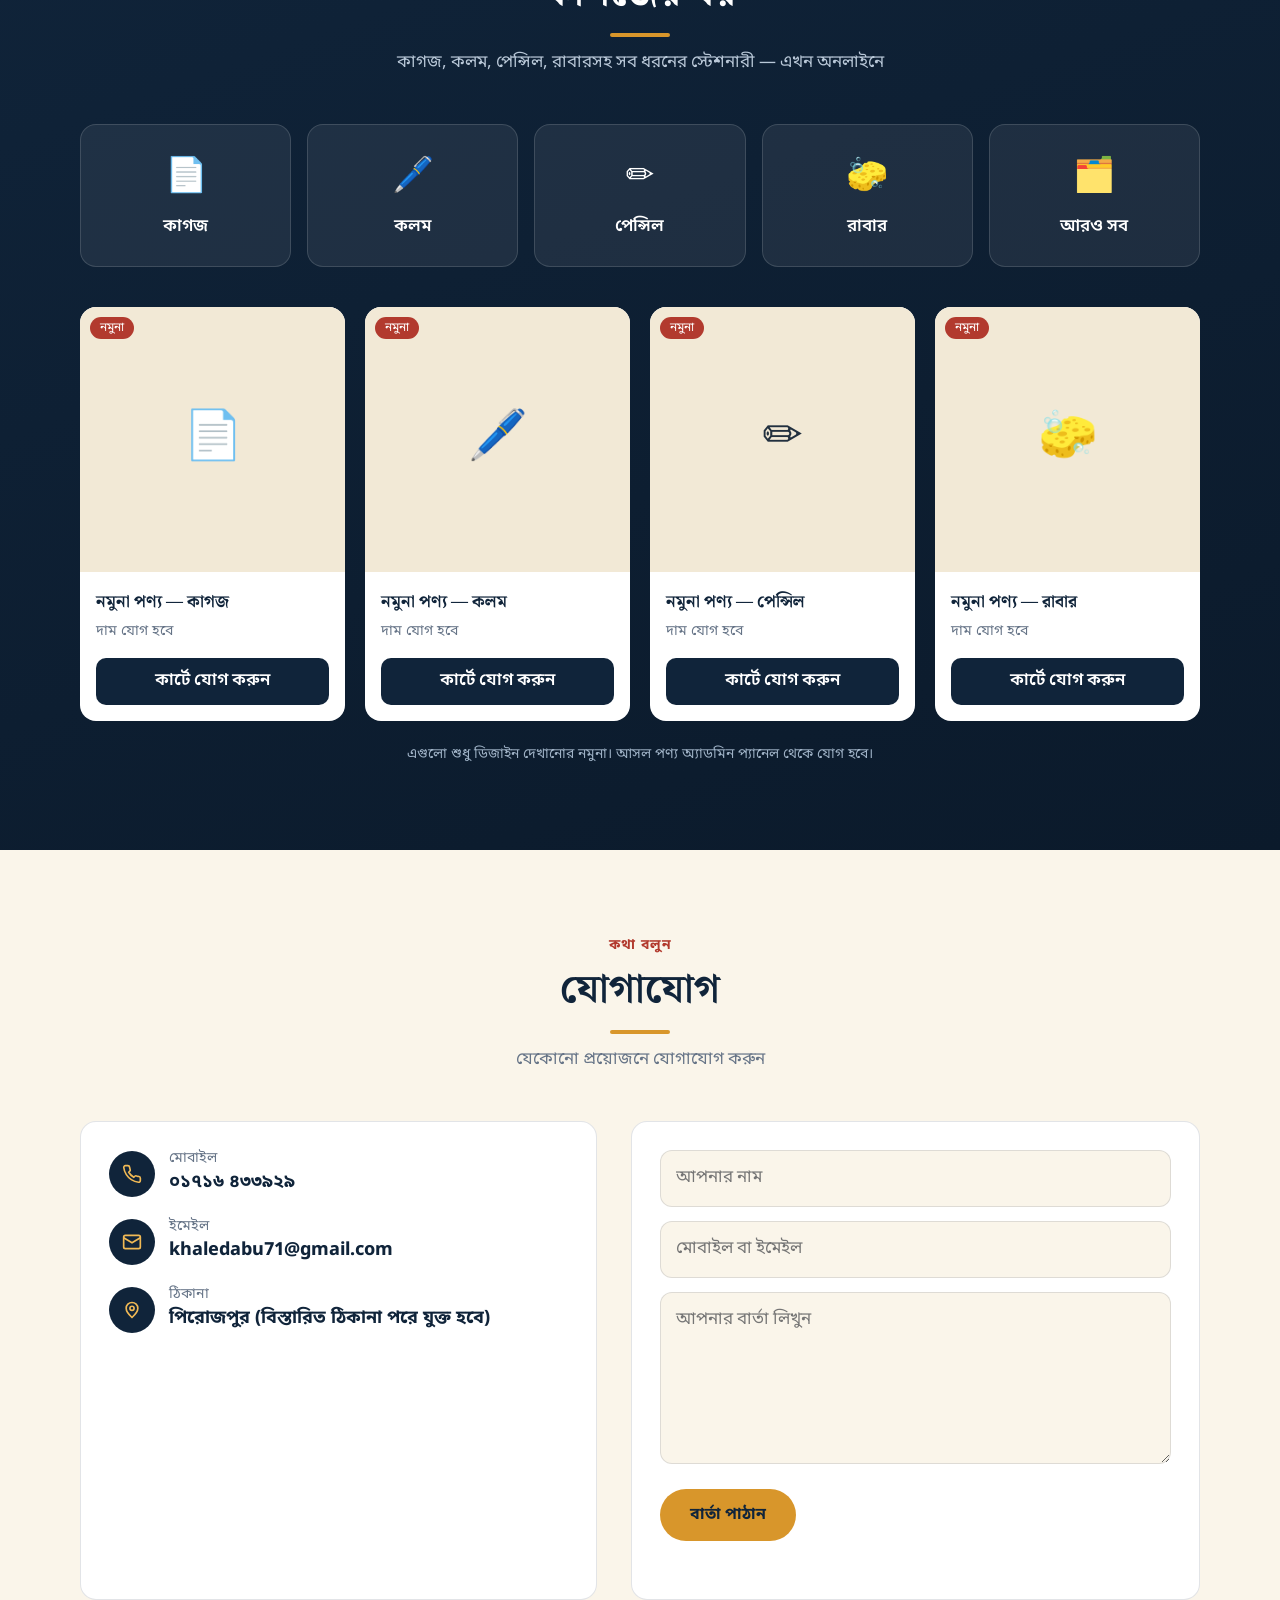
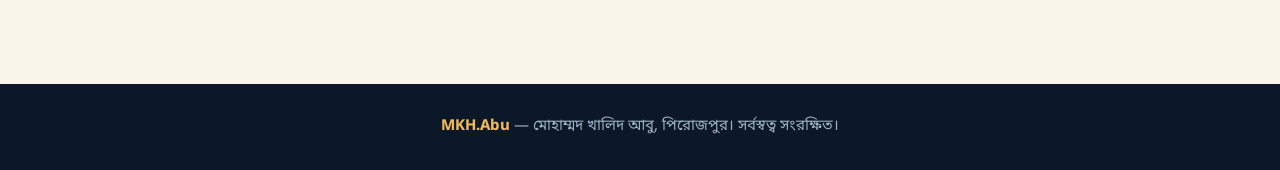
==== commit f139adf7: "MKH-Abu v1.0.11: inset caption text on home slider cards" ====
--- a/index.html
+++ b/index.html
@@ -8,8 +8,8 @@
 <link rel="preconnect" href="https://fonts.googleapis.com">
 <link rel="preconnect" href="https://fonts.gstatic.com" crossorigin>
 <link href="https://fonts.googleapis.com/css2?family=Noto+Sans+Bengali:wght@400;500;600;700&family=Noto+Serif+Bengali:wght@500;600;700;800&family=Playfair+Display:wght@600;700;800&display=swap" rel="stylesheet">
-<link rel="stylesheet" href="assets/css/style.css?v=1.0.10">
-<link rel="stylesheet" href="assets/css/memories.css?v=1.0.10">
+<link rel="stylesheet" href="assets/css/style.css?v=1.0.11">
+<link rel="stylesheet" href="assets/css/memories.css?v=1.0.11">
 </head>
 <body>
 
@@ -159,8 +159,8 @@
   <b>MKH.Abu</b> — <span data-i18n="foot"></span>
 </footer>
 
-<script src="assets/js/site.js?v=1.0.10"></script>
-<script src="assets/js/memories-data.js?v=1.0.10"></script>
-<script src="assets/js/memories.js?v=1.0.10"></script>
+<script src="assets/js/site.js?v=1.0.11"></script>
+<script src="assets/js/memories-data.js?v=1.0.11"></script>
+<script src="assets/js/memories.js?v=1.0.11"></script>
 </body>
 </html>
--- a/assets/css/memories.css
+++ b/assets/css/memories.css
@@ -29,7 +29,7 @@
 .slider-track .shot-img{background:none}
 .slider-track .shot-img .ph{border-radius:0}
 .slider-track .shot-img img{position:absolute;inset:10px;width:calc(100% - 20px);height:calc(100% - 20px)}
-.slider-track .shot-text{padding:0 10px 10px}
+.slider-track .shot-text{padding:0 15px 10px}   /* ছবির কিনারা থেকে দুই পাশে ৫px ভিতরে */
 
 .memory-more{text-align:center;margin-top:30px}
 .btn.ink{background:var(--ink);color:#fff}
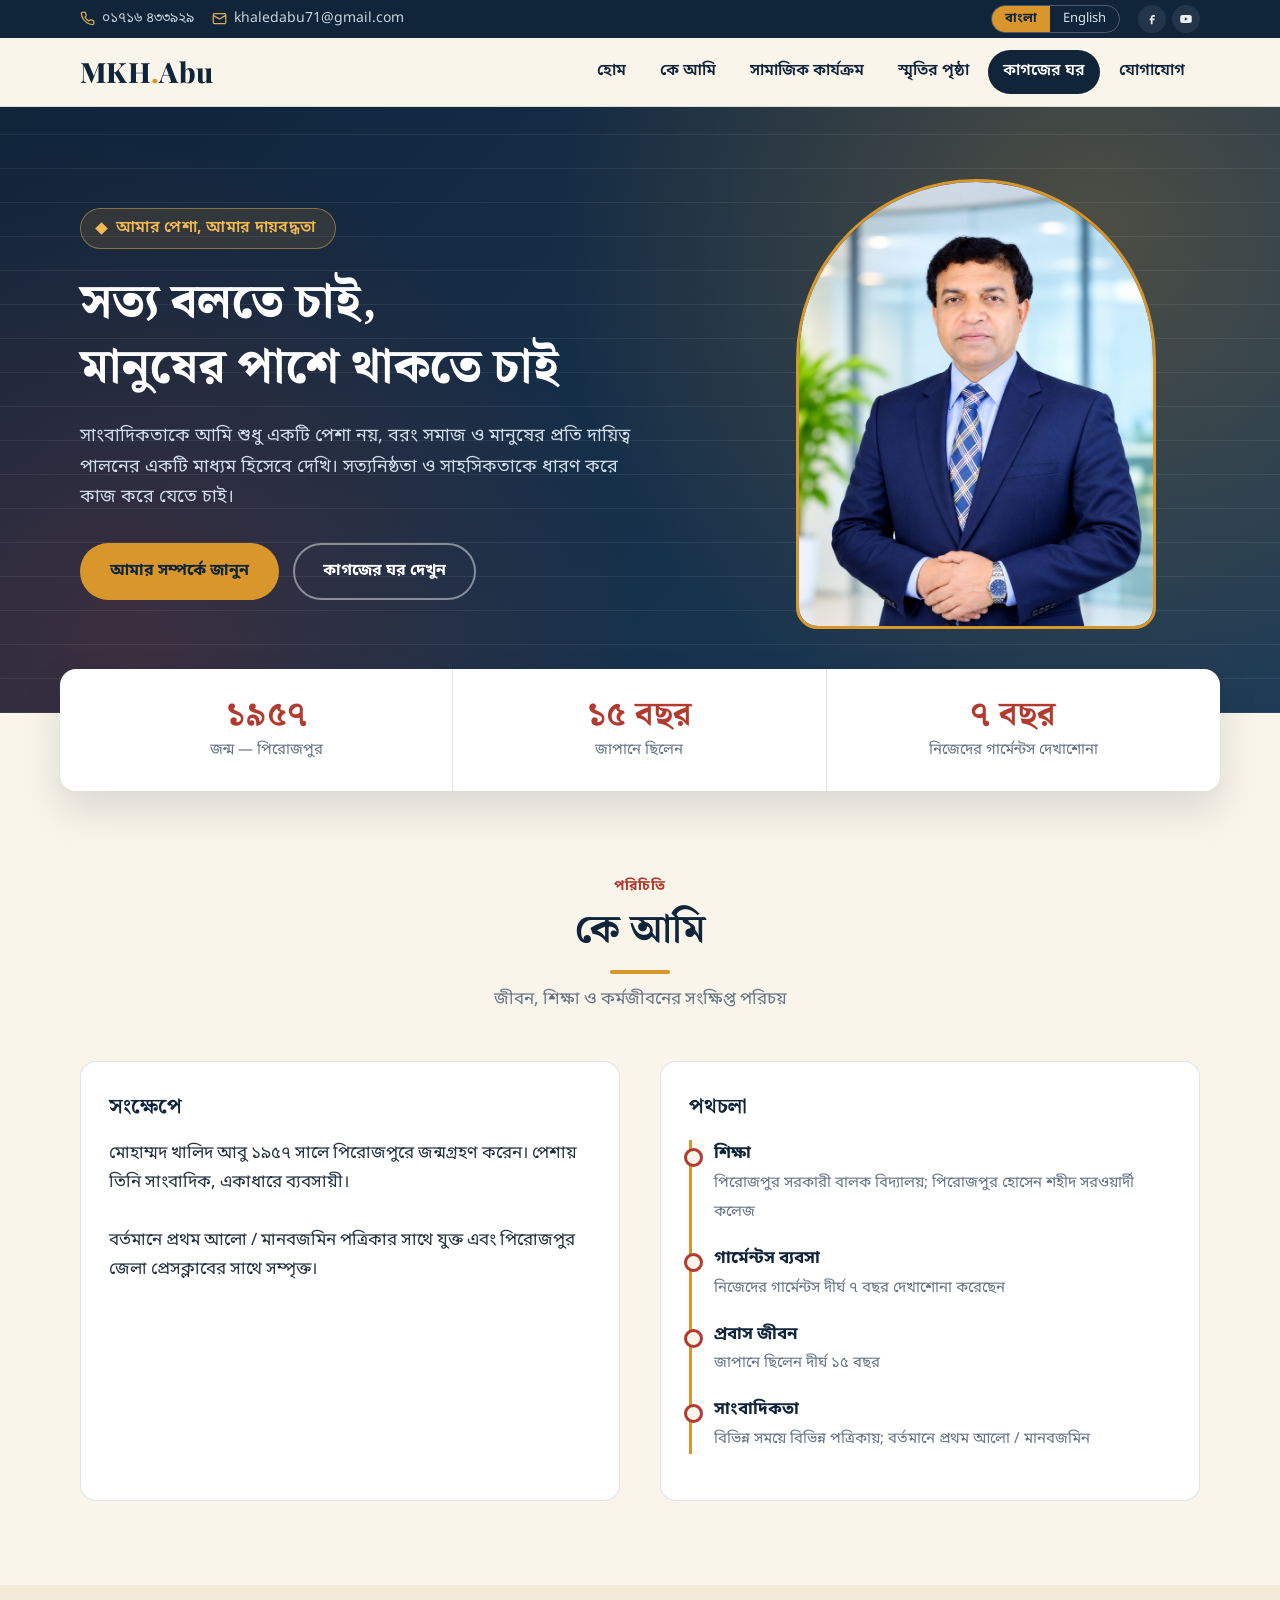
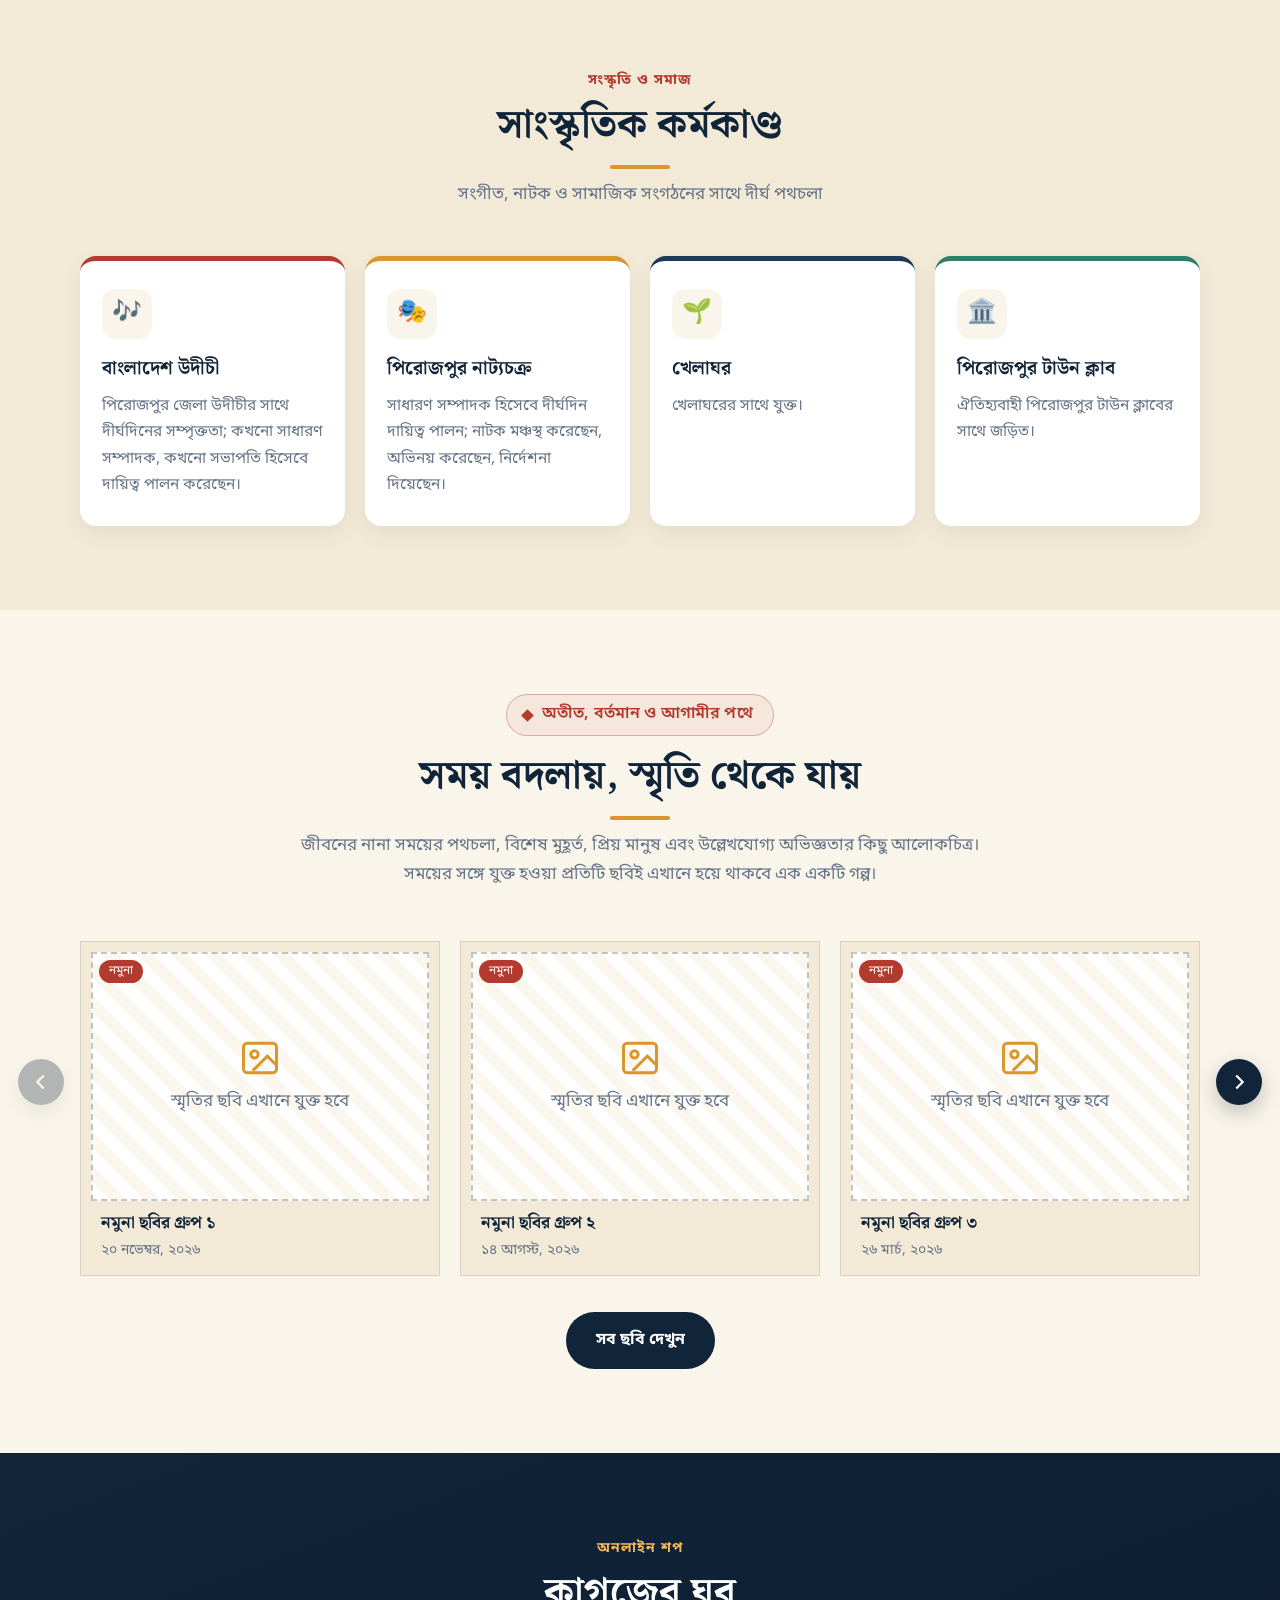
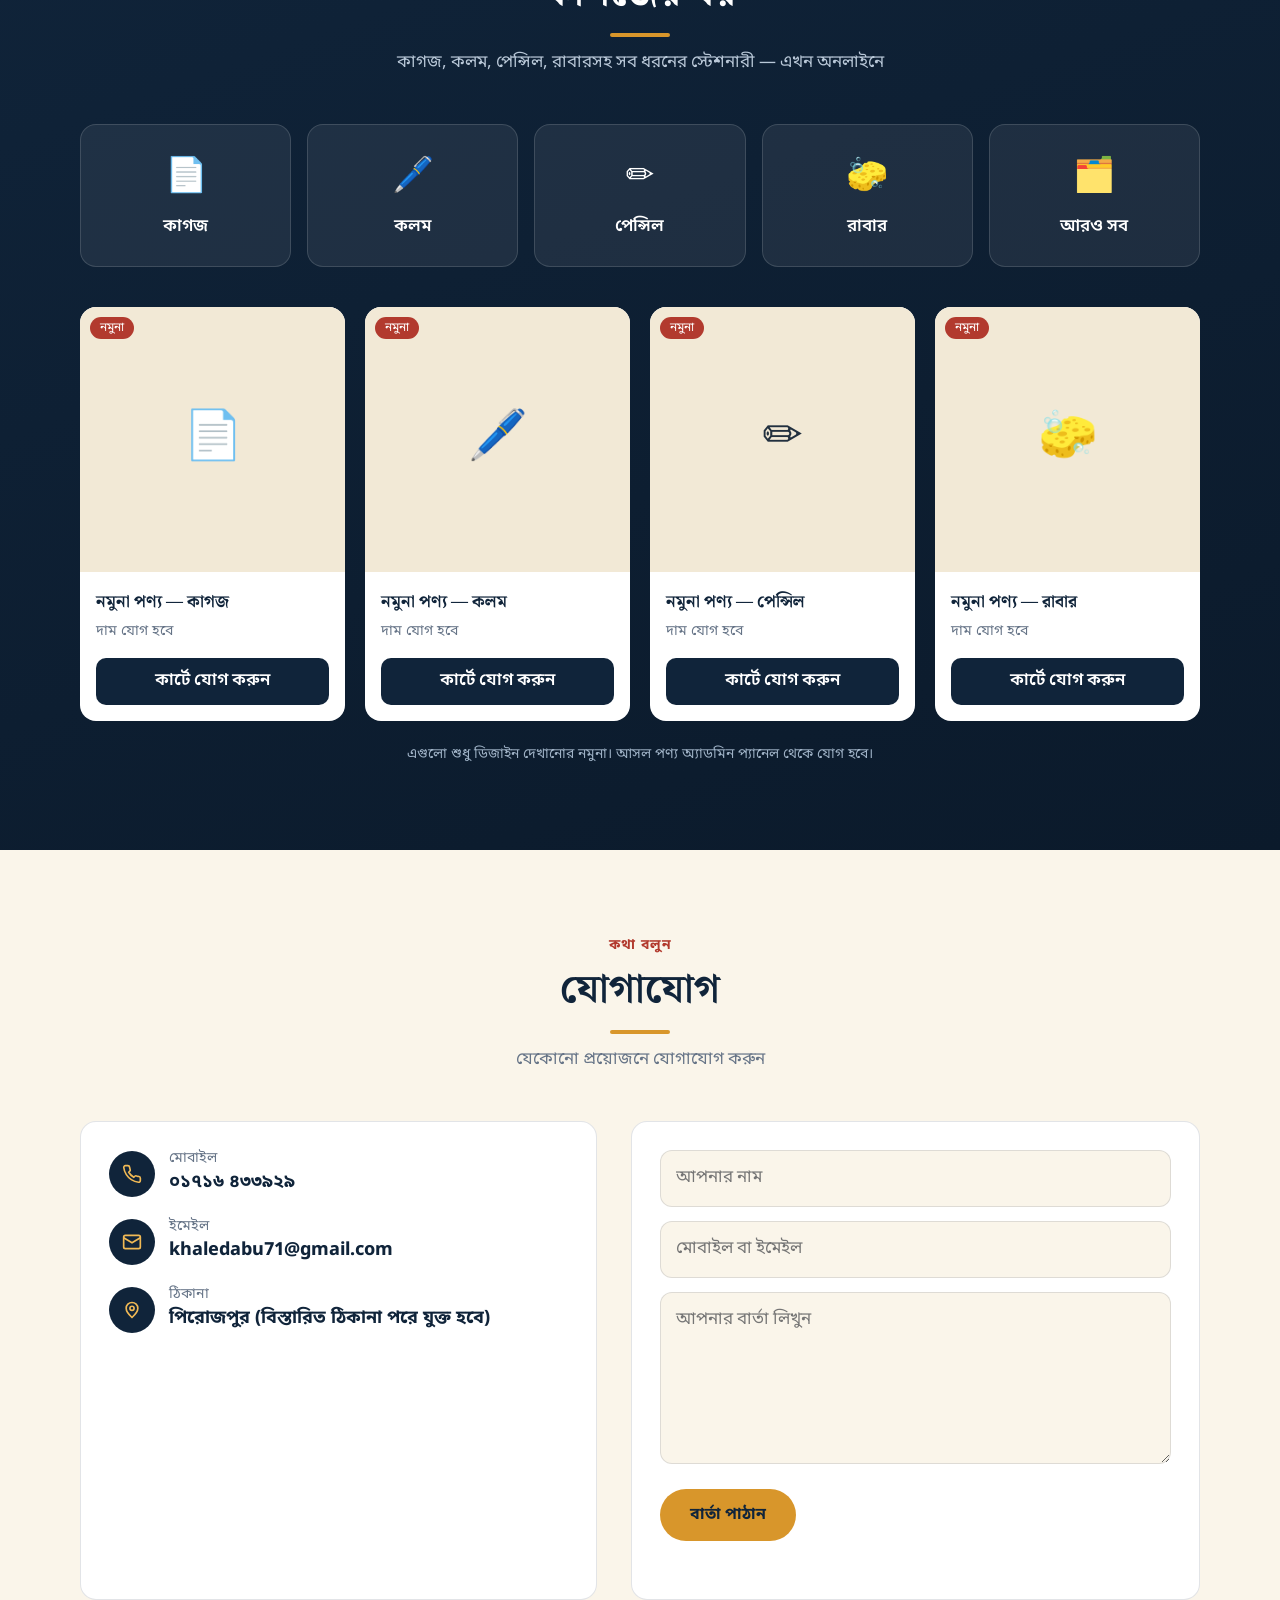
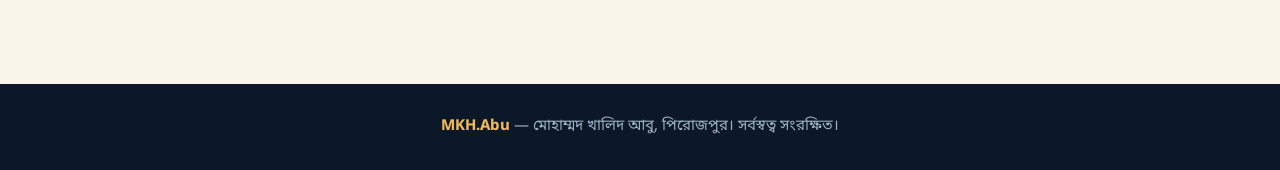
==== commit 10e5aaf9: "MKH-Abu v1.0.12: memory text one sentence per line, captions inset further" ====
--- a/index.html
+++ b/index.html
@@ -8,8 +8,8 @@
 <link rel="preconnect" href="https://fonts.googleapis.com">
 <link rel="preconnect" href="https://fonts.gstatic.com" crossorigin>
 <link href="https://fonts.googleapis.com/css2?family=Noto+Sans+Bengali:wght@400;500;600;700&family=Noto+Serif+Bengali:wght@500;600;700;800&family=Playfair+Display:wght@600;700;800&display=swap" rel="stylesheet">
-<link rel="stylesheet" href="assets/css/style.css?v=1.0.11">
-<link rel="stylesheet" href="assets/css/memories.css?v=1.0.11">
+<link rel="stylesheet" href="assets/css/style.css?v=1.0.12">
+<link rel="stylesheet" href="assets/css/memories.css?v=1.0.12">
 </head>
 <body>
 
@@ -159,8 +159,8 @@
   <b>MKH.Abu</b> — <span data-i18n="foot"></span>
 </footer>
 
-<script src="assets/js/site.js?v=1.0.11"></script>
-<script src="assets/js/memories-data.js?v=1.0.11"></script>
-<script src="assets/js/memories.js?v=1.0.11"></script>
+<script src="assets/js/site.js?v=1.0.12"></script>
+<script src="assets/js/memories-data.js?v=1.0.12"></script>
+<script src="assets/js/memories.js?v=1.0.12"></script>
 </body>
 </html>
--- a/assets/css/memories.css
+++ b/assets/css/memories.css
@@ -7,6 +7,10 @@
 .sec-head .tag.pill::before{content:"";flex:none;width:9px;height:9px;background:var(--red);transform:rotate(45deg)}
 .sec-head h1{font-family:var(--serif);font-size:clamp(28px,4vw,40px);color:var(--ink);line-height:1.3;margin:6px 0 12px}
 .sec-head h1::after{content:"";display:block;width:60px;height:4px;background:var(--gold);border-radius:4px;margin:14px auto 0}
+
+/* হোমের স্মৃতি সেকশনের লেখা: প্রতিটি বাক্য আলাদা লাইনে (লেখায় \n যেখানে আছে) */
+#memory .sec-head{max-width:1000px}
+#memory .sec-head p{white-space:pre-line}
 
 /* স্লাইডার — তীর দুটির জন্য দুই পাশে আলাদা জায়গা, যাতে ছবির উপর না ওঠে */
 .slider{position:relative;padding:0 62px}
@@ -29,7 +33,7 @@
 .slider-track .shot-img{background:none}
 .slider-track .shot-img .ph{border-radius:0}
 .slider-track .shot-img img{position:absolute;inset:10px;width:calc(100% - 20px);height:calc(100% - 20px)}
-.slider-track .shot-text{padding:0 15px 10px}   /* ছবির কিনারা থেকে দুই পাশে ৫px ভিতরে */
+.slider-track .shot-text{padding:0 20px 10px}   /* ছবির কিনারা থেকে দুই পাশে ১০px ভিতরে */
 
 .memory-more{text-align:center;margin-top:30px}
 .btn.ink{background:var(--ink);color:#fff}
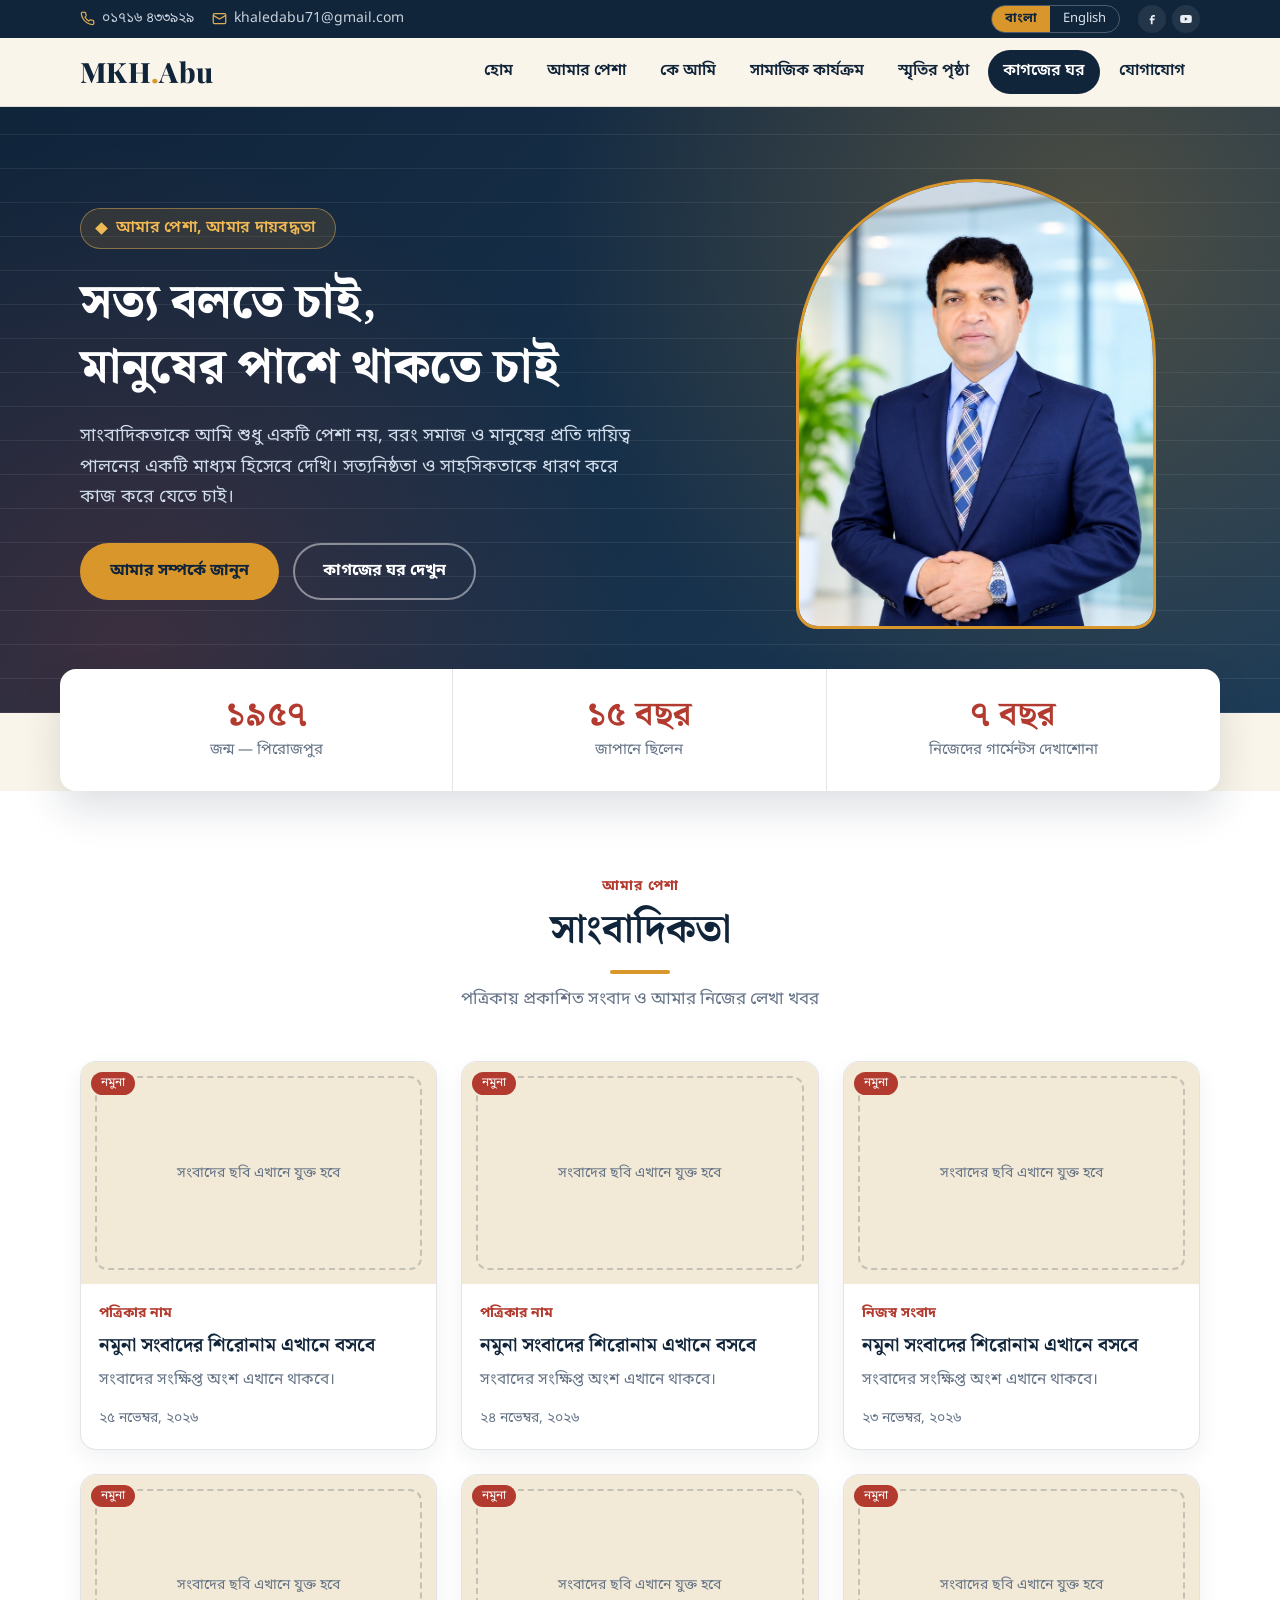
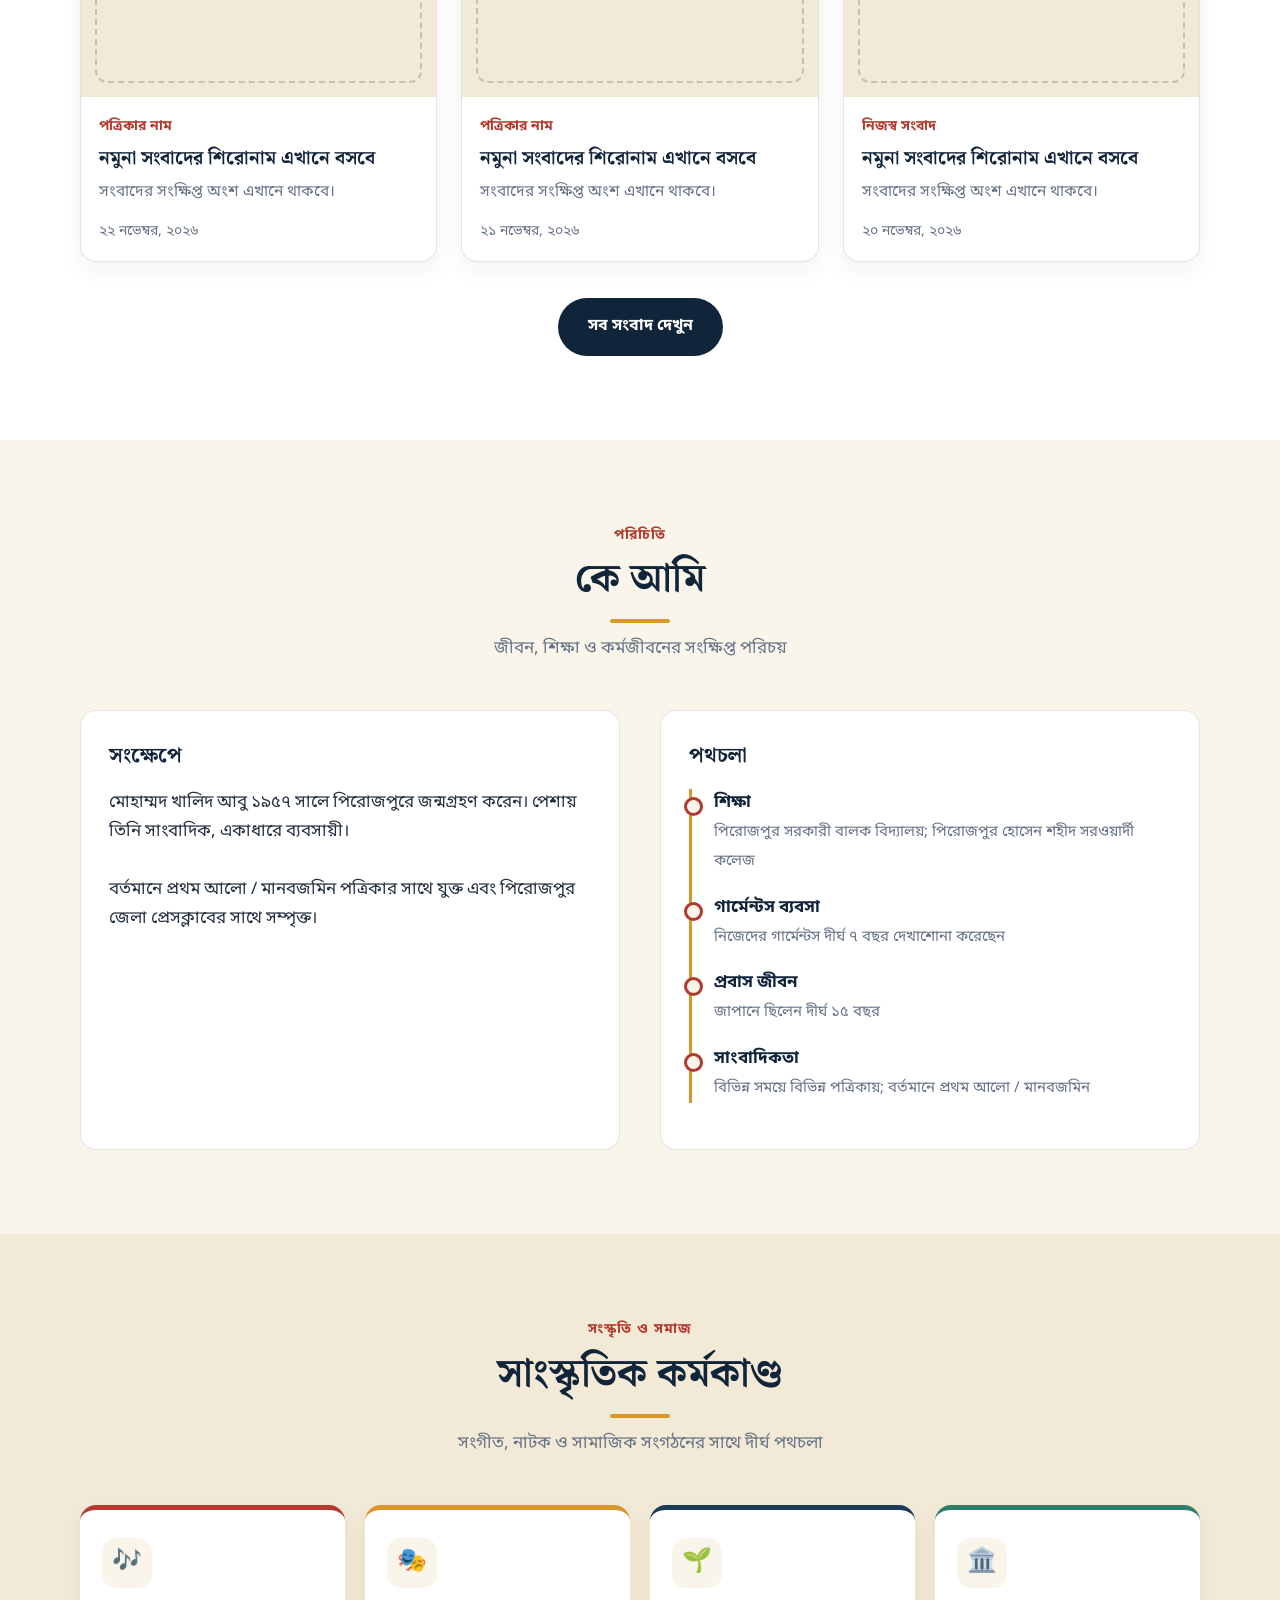
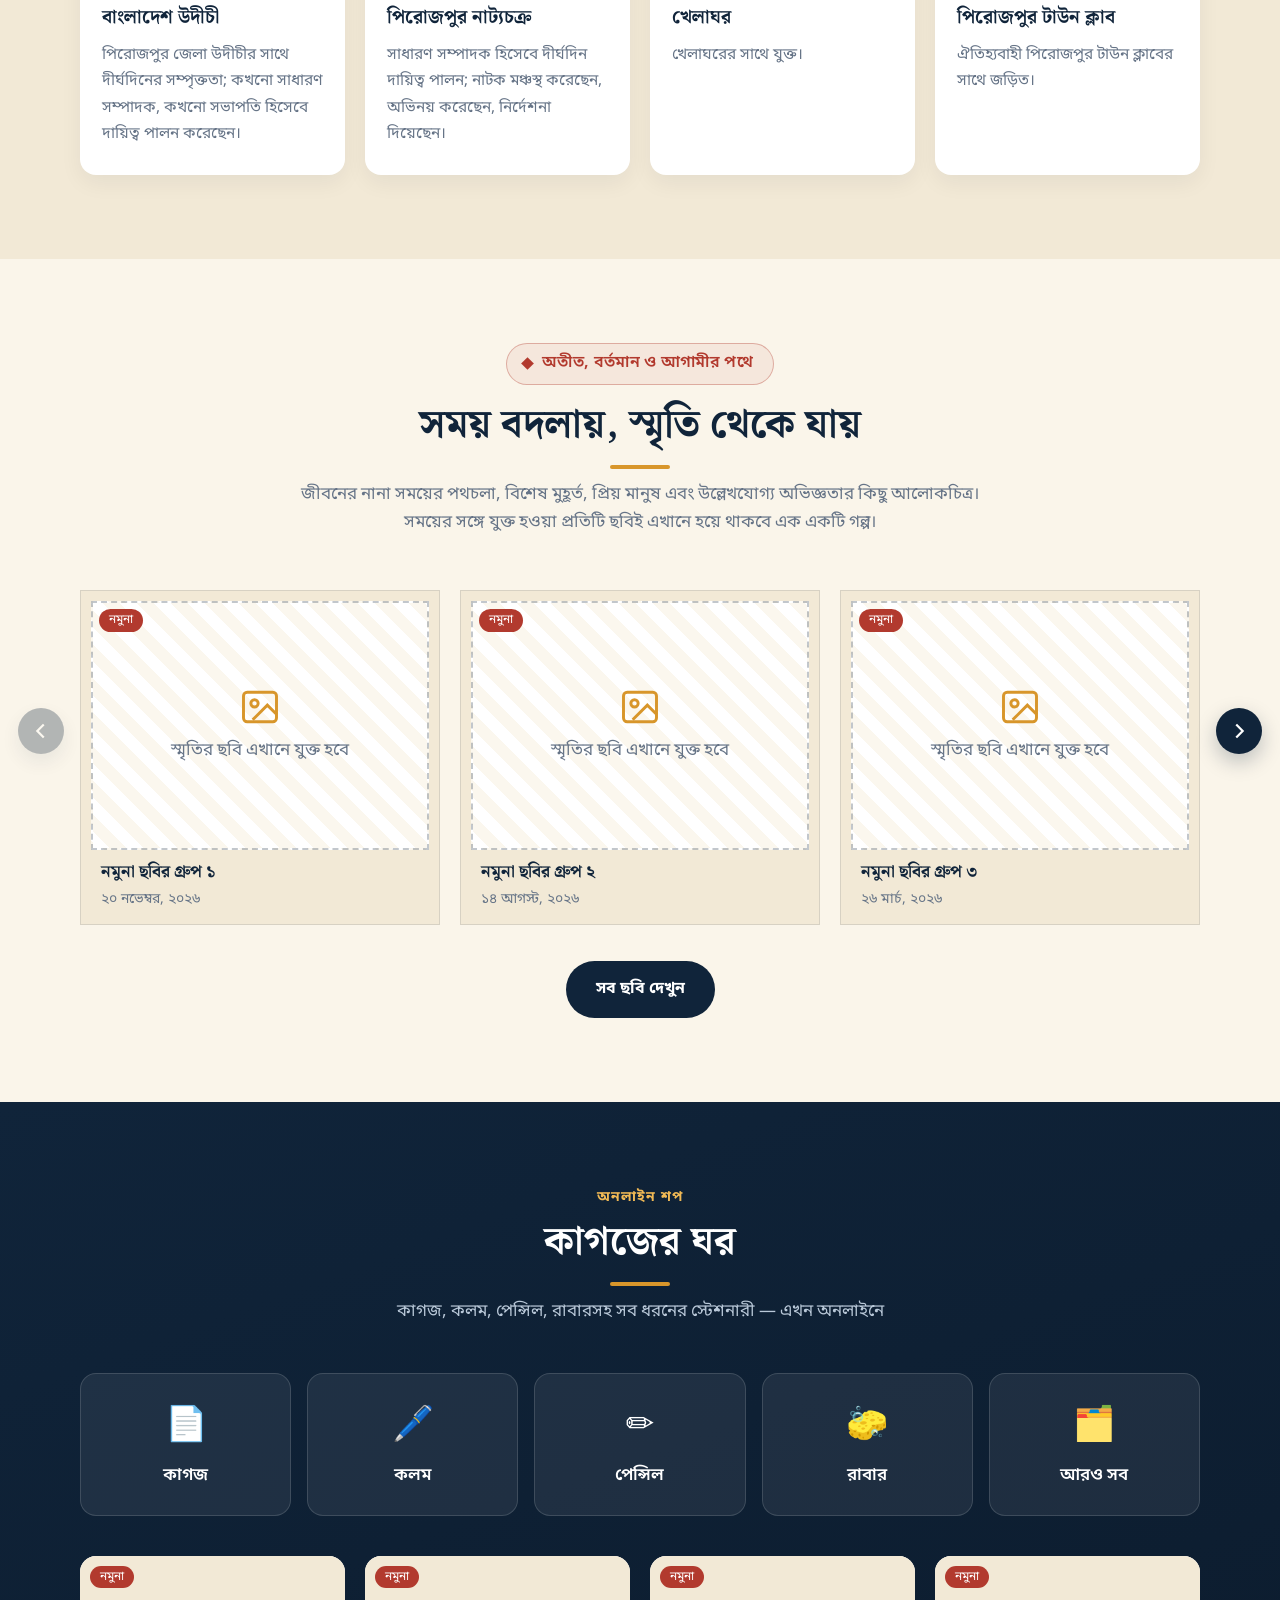
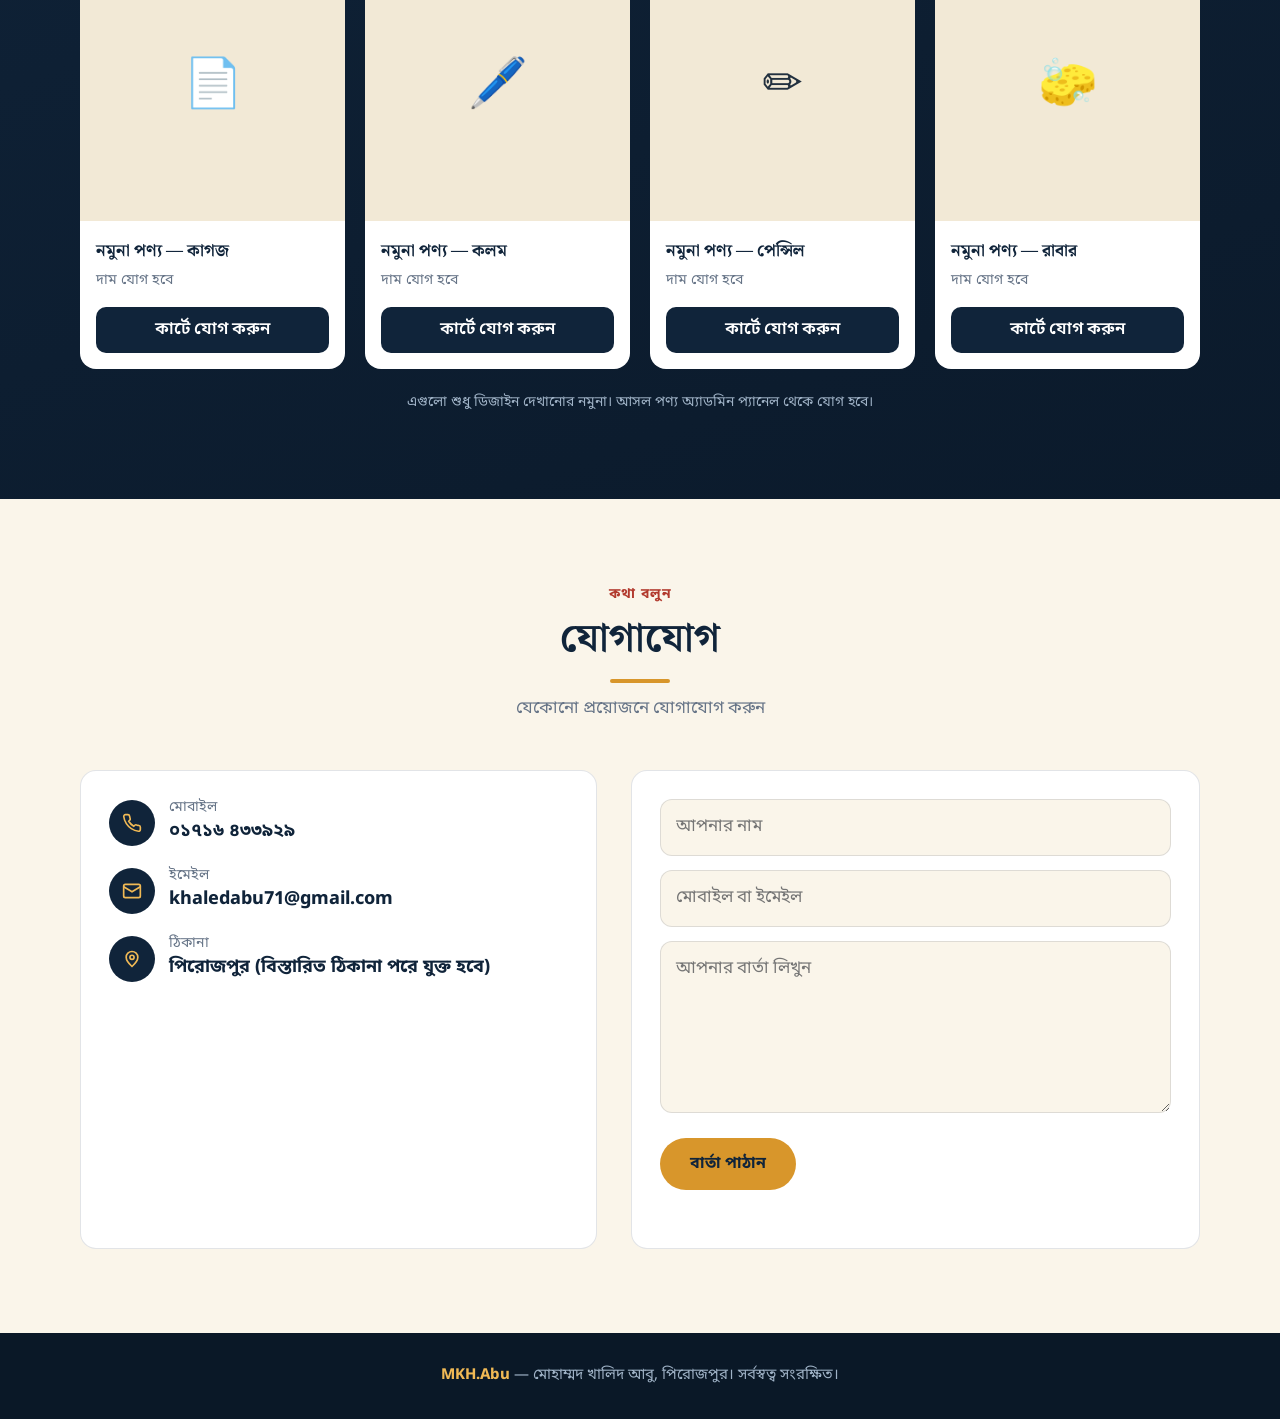
==== commit c018a6c9: "MKH-Abu v1.0.13: My Profession menu, news section and portal page, Kagoj-er Ghor page" ====
--- a/index.html
+++ b/index.html
@@ -8,8 +8,9 @@
 <link rel="preconnect" href="https://fonts.googleapis.com">
 <link rel="preconnect" href="https://fonts.gstatic.com" crossorigin>
 <link href="https://fonts.googleapis.com/css2?family=Noto+Sans+Bengali:wght@400;500;600;700&family=Noto+Serif+Bengali:wght@500;600;700;800&family=Playfair+Display:wght@600;700;800&display=swap" rel="stylesheet">
-<link rel="stylesheet" href="assets/css/style.css?v=1.0.12">
-<link rel="stylesheet" href="assets/css/memories.css?v=1.0.12">
+<link rel="stylesheet" href="assets/css/style.css?v=1.0.13">
+<link rel="stylesheet" href="assets/css/memories.css?v=1.0.13">
+<link rel="stylesheet" href="assets/css/pages.css?v=1.0.13">
 </head>
 <body>
 
@@ -37,10 +38,11 @@
     <button class="burger" id="burger" aria-label="Menu"><span></span><span></span><span></span></button>
     <ul class="menu" id="menu">
       <li><a href="#home" data-i18n="n_home"></a></li>
+      <li><a href="profession.html" data-i18n="n_prof"></a></li>
       <li><a href="#about" data-i18n="n_about"></a></li>
       <li><a href="#culture" data-i18n="n_culture"></a></li>
       <li><a href="#memory" data-i18n="n_memory"></a></li>
-      <li><a href="#shop" class="shop" data-i18n="n_shop"></a></li>
+      <li><a href="shop.html" class="shop" data-i18n="n_shop"></a></li>
       <li><a href="#contact" data-i18n="n_contact"></a></li>
     </ul>
   </div>
@@ -70,6 +72,13 @@
   <div class="stat"><b data-i18n="s2n"></b><span data-i18n="s2t"></span></div>
   <div class="stat"><b data-i18n="s3n"></b><span data-i18n="s3t"></span></div>
 </div></div>
+
+<!-- আমার পেশা: সংবাদ কার্ড বসায় assets/js/news.js -->
+<section id="profession" class="prof-sec"><div class="wrap">
+  <div class="sec-head"><div class="tag" data-i18n="pr_tag"></div><h2 data-i18n="pr_title"></h2><p data-i18n="pr_sub"></p></div>
+  <div class="news-grid" id="homeNews"></div>
+  <div class="news-more"><a class="btn ink" href="profession.html" data-i18n="pr_all"></a></div>
+</div></section>
 
 <!-- কে আমি -->
 <section id="about"><div class="wrap">
@@ -159,8 +168,10 @@
   <b>MKH.Abu</b> — <span data-i18n="foot"></span>
 </footer>
 
-<script src="assets/js/site.js?v=1.0.12"></script>
-<script src="assets/js/memories-data.js?v=1.0.12"></script>
-<script src="assets/js/memories.js?v=1.0.12"></script>
+<script src="assets/js/site.js?v=1.0.13"></script>
+<script src="assets/js/memories-data.js?v=1.0.13"></script>
+<script src="assets/js/memories.js?v=1.0.13"></script>
+<script src="assets/js/news-data.js?v=1.0.13"></script>
+<script src="assets/js/news.js?v=1.0.13"></script>
 </body>
 </html>
--- a/assets/css/style.css
+++ b/assets/css/style.css
@@ -147,6 +147,11 @@
 footer{background:#0a1827;color:#9fb2c6;text-align:center;padding:30px 20px;font-size:15px}
 footer b{color:var(--gold-2)}
 
+/* মাঝারি পর্দায় সব মেনু এক সারিতে রাখা */
+@media(max-width:1060px) and (min-width:961px){
+  .menu a{padding:8px 9px;font-size:15px}
+}
+
 /* ===== মোবাইল ===== */
 @media(max-width:960px){
   .hero .wrap,.about,.contact{grid-template-columns:1fr}
--- a/assets/css/pages.css
+++ b/assets/css/pages.css
@@ -0,0 +1,68 @@
+/* ==========================================================================
+   MKH.Abu — ভিতরের পেজের ব্যানার, breadcrumb ও সংবাদ
+   ========================================================================== */
+
+/* চলতি পেজের মেনু */
+.menu a[aria-current="page"]:not(.shop){background:var(--paper-2);color:var(--red)}
+.menu a.shop[aria-current="page"]{background:var(--red)}
+
+/* ===== ছোট ব্যানার ===== */
+.banner{
+  --banner-image:none;   /* ছবি বসাতে: url("../../images/banners/ফাইলের-নাম.jpg") */
+  position:relative;min-height:280px;display:grid;align-items:center;text-align:center;color:#fff;padding:48px 0;
+  background:
+    linear-gradient(rgba(16,36,58,.72),rgba(16,36,58,.72)),
+    var(--banner-image) center/cover no-repeat,
+    repeating-linear-gradient(45deg,var(--ink) 0 18px,var(--ink-2) 18px 36px);
+}
+/* প্রতিটি পেজের ছবি আলাদা */
+.banner-profession{--banner-image:none}
+.banner-shop{--banner-image:none}
+.banner h1{font-family:var(--serif);font-size:clamp(30px,4vw,44px);line-height:1.35;font-weight:800;margin-bottom:12px}
+.banner-note{position:absolute;right:14px;bottom:10px;font-size:12.5px;color:#cfdbe8;border:1px dashed rgba(255,255,255,.45);border-radius:8px;padding:0 10px}
+.crumbs ol{display:flex;justify-content:center;flex-wrap:wrap;list-style:none;gap:10px;font-size:15px}
+.crumbs li+li::before{content:"›";margin-right:10px;color:#cfdbe8}
+.crumbs a{color:var(--gold-2);font-weight:600}
+.crumbs a:hover{text-decoration:underline}
+
+/* ===== সংবাদ ===== */
+.prof-sec{background:#fff}
+.news-grid{display:grid;grid-template-columns:repeat(3,1fr);gap:24px}
+.news-card{display:flex;flex-direction:column;background:#fff;border:1px solid var(--line);border-radius:var(--radius);overflow:hidden;box-shadow:0 8px 22px rgba(16,36,58,.06)}
+.news-media{position:relative;aspect-ratio:16/10;background:var(--paper-2);display:grid;place-items:center}
+.news-media img,.news-media video{position:absolute;inset:0;width:100%;height:100%;object-fit:cover}
+.news-ph{margin:14px;align-self:stretch;justify-self:stretch;display:grid;place-items:center;text-align:center;color:var(--muted);font-size:14px;border:2px dashed rgba(16,36,58,.2);border-radius:12px;padding:8px}
+.news-badge{position:absolute;top:10px;left:10px;background:var(--red);color:#fff;font-size:12px;padding:1px 10px;border-radius:999px}
+.news-body{display:flex;flex-direction:column;gap:6px;padding:18px;flex:1}
+.news-source{color:var(--red);font-weight:700;font-size:14px}
+.news-body h3{font-family:var(--serif);color:var(--ink);font-size:19px;line-height:1.5}
+.news-body p{color:var(--muted);font-size:15.5px}
+.news-foot{display:flex;justify-content:space-between;align-items:center;flex-wrap:wrap;gap:8px;margin-top:auto;padding-top:8px;font-size:14px;color:var(--muted)}
+.news-foot a{color:var(--ink);font-weight:700}
+.news-foot a:hover{color:var(--red)}
+.news-card.lead{display:grid;grid-template-columns:1.3fr 1fr;margin-bottom:28px}
+.news-card.lead .news-media{aspect-ratio:auto;min-height:340px}
+.news-card.lead .news-body{justify-content:center;padding:32px}
+.news-card.lead h3{font-size:clamp(22px,2.6vw,30px)}
+.news-card.lead .news-foot{margin-top:10px}
+.news-empty{grid-column:1/-1;text-align:center;color:var(--muted)}
+.news-more{text-align:center;margin-top:36px}
+.news-more .btn.ink{background:var(--ink);color:#fff}
+.news-more .btn.ink:hover{background:var(--red)}
+
+/* ===== কাগজের ঘর: ছোট পরিচিতি ===== */
+.shop-promo{padding:56px 0;text-align:center}
+.shop-promo .sec-head{margin-bottom:24px}
+
+/* ===== মোবাইল ===== */
+@media(max-width:960px){
+  .news-grid{grid-template-columns:repeat(2,1fr)}
+  .news-card.lead{grid-template-columns:1fr}
+  .news-card.lead .news-media{min-height:0;aspect-ratio:16/10}
+}
+@media(max-width:560px){
+  .news-grid{grid-template-columns:1fr}
+  .news-card.lead .news-body{padding:20px}
+  .banner{min-height:220px}
+  .shop-promo{padding:44px 0}
+}
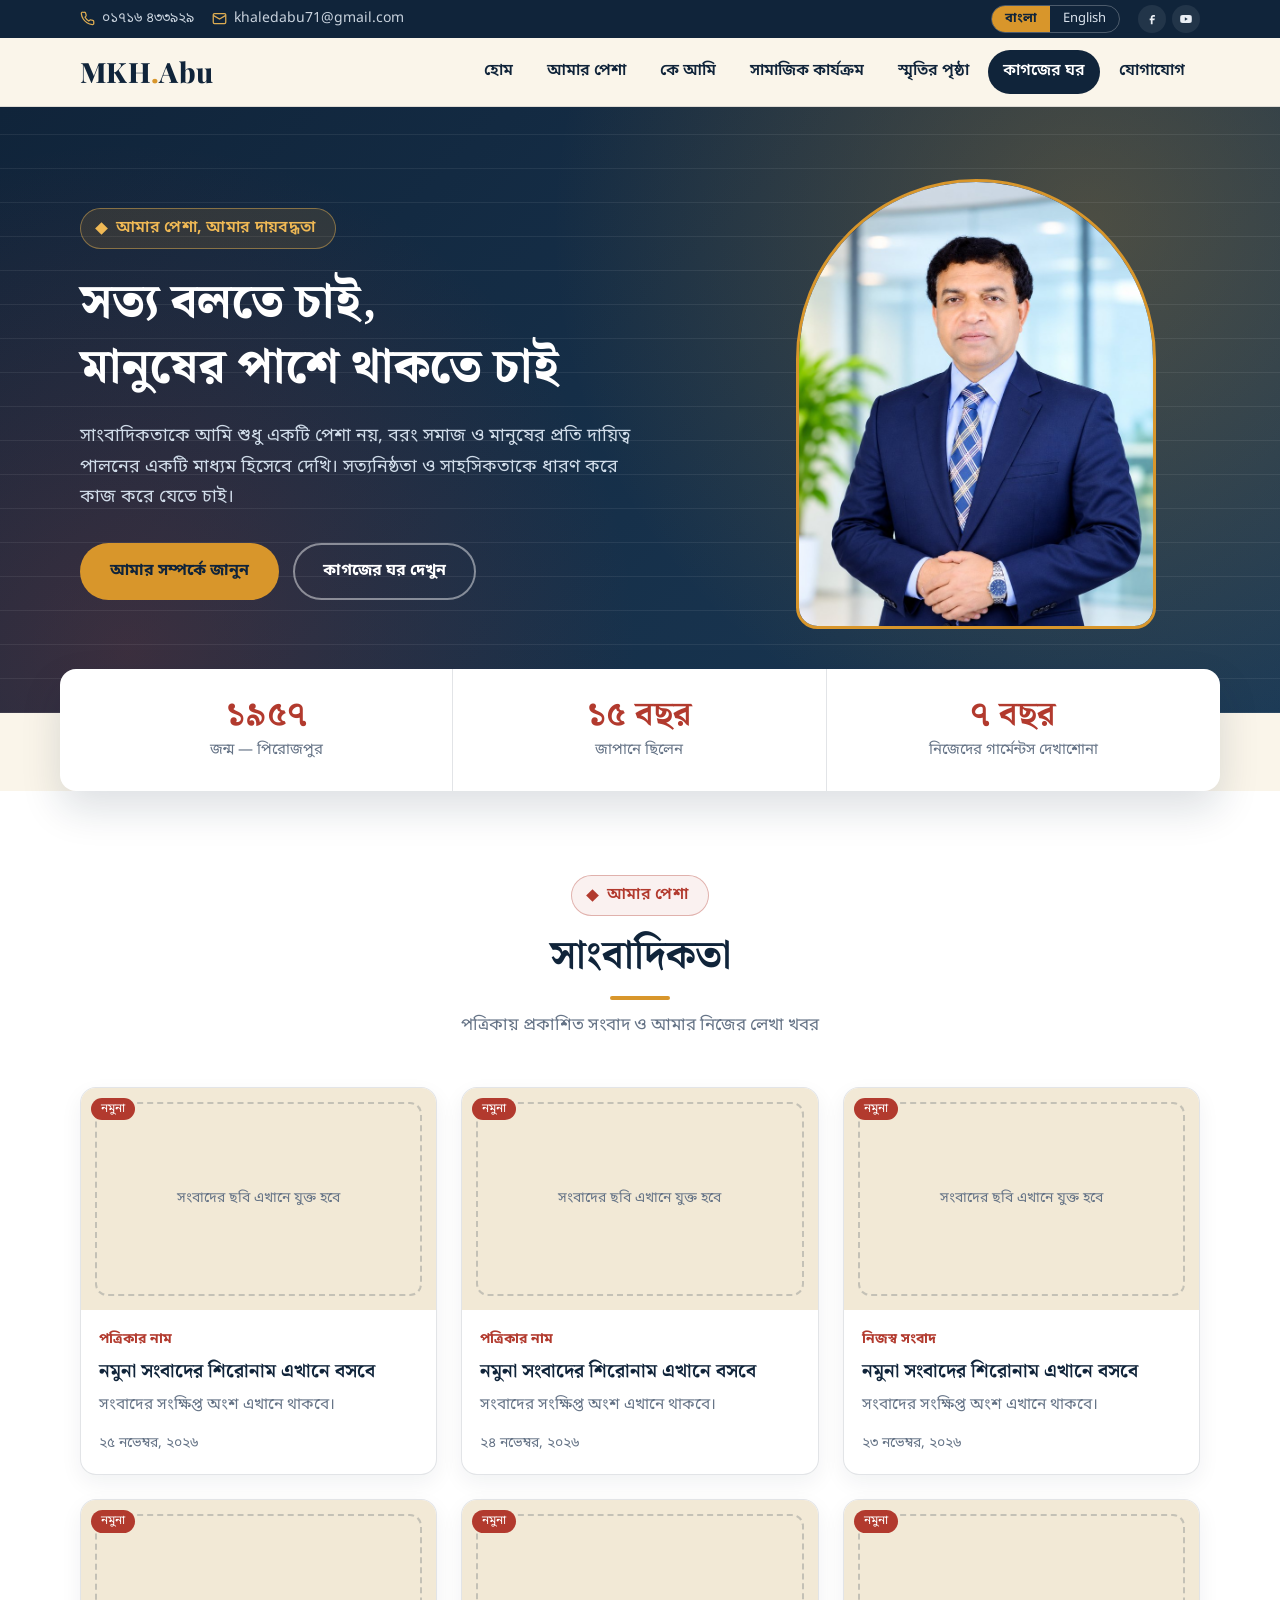
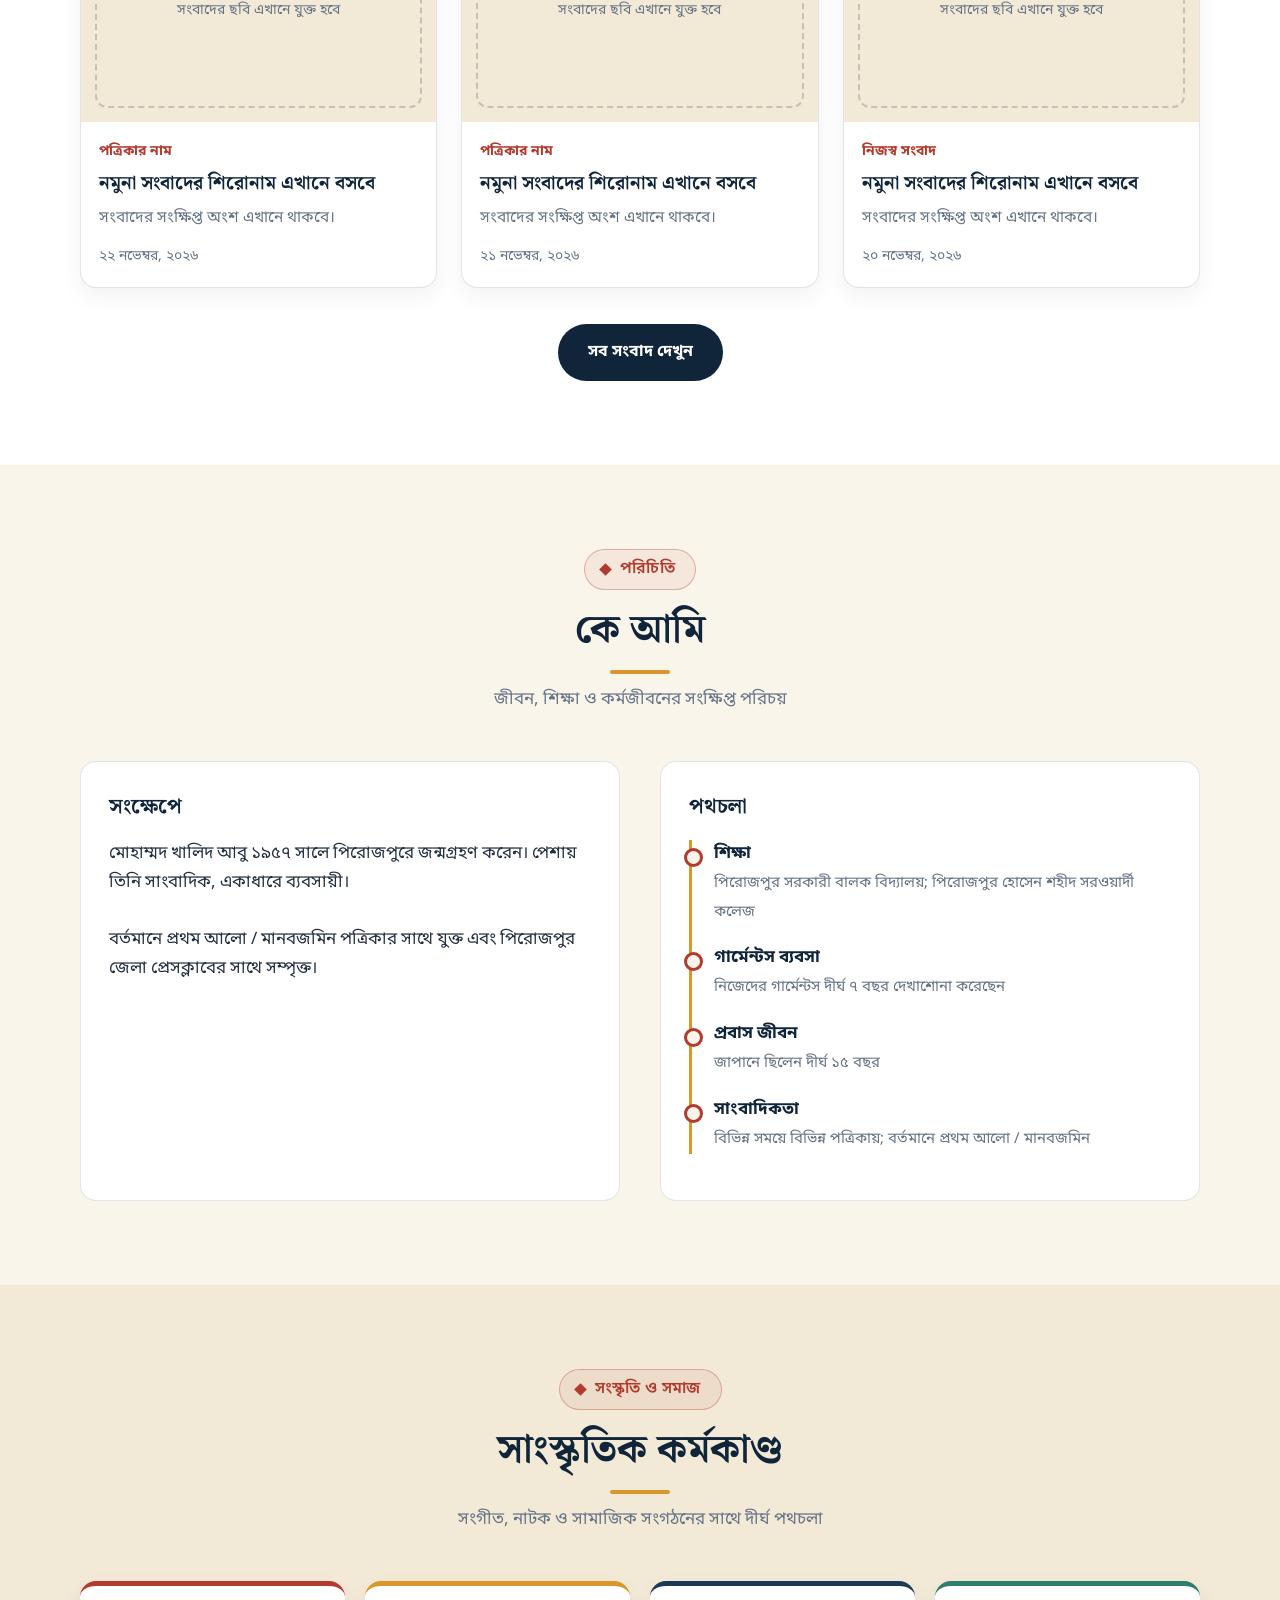
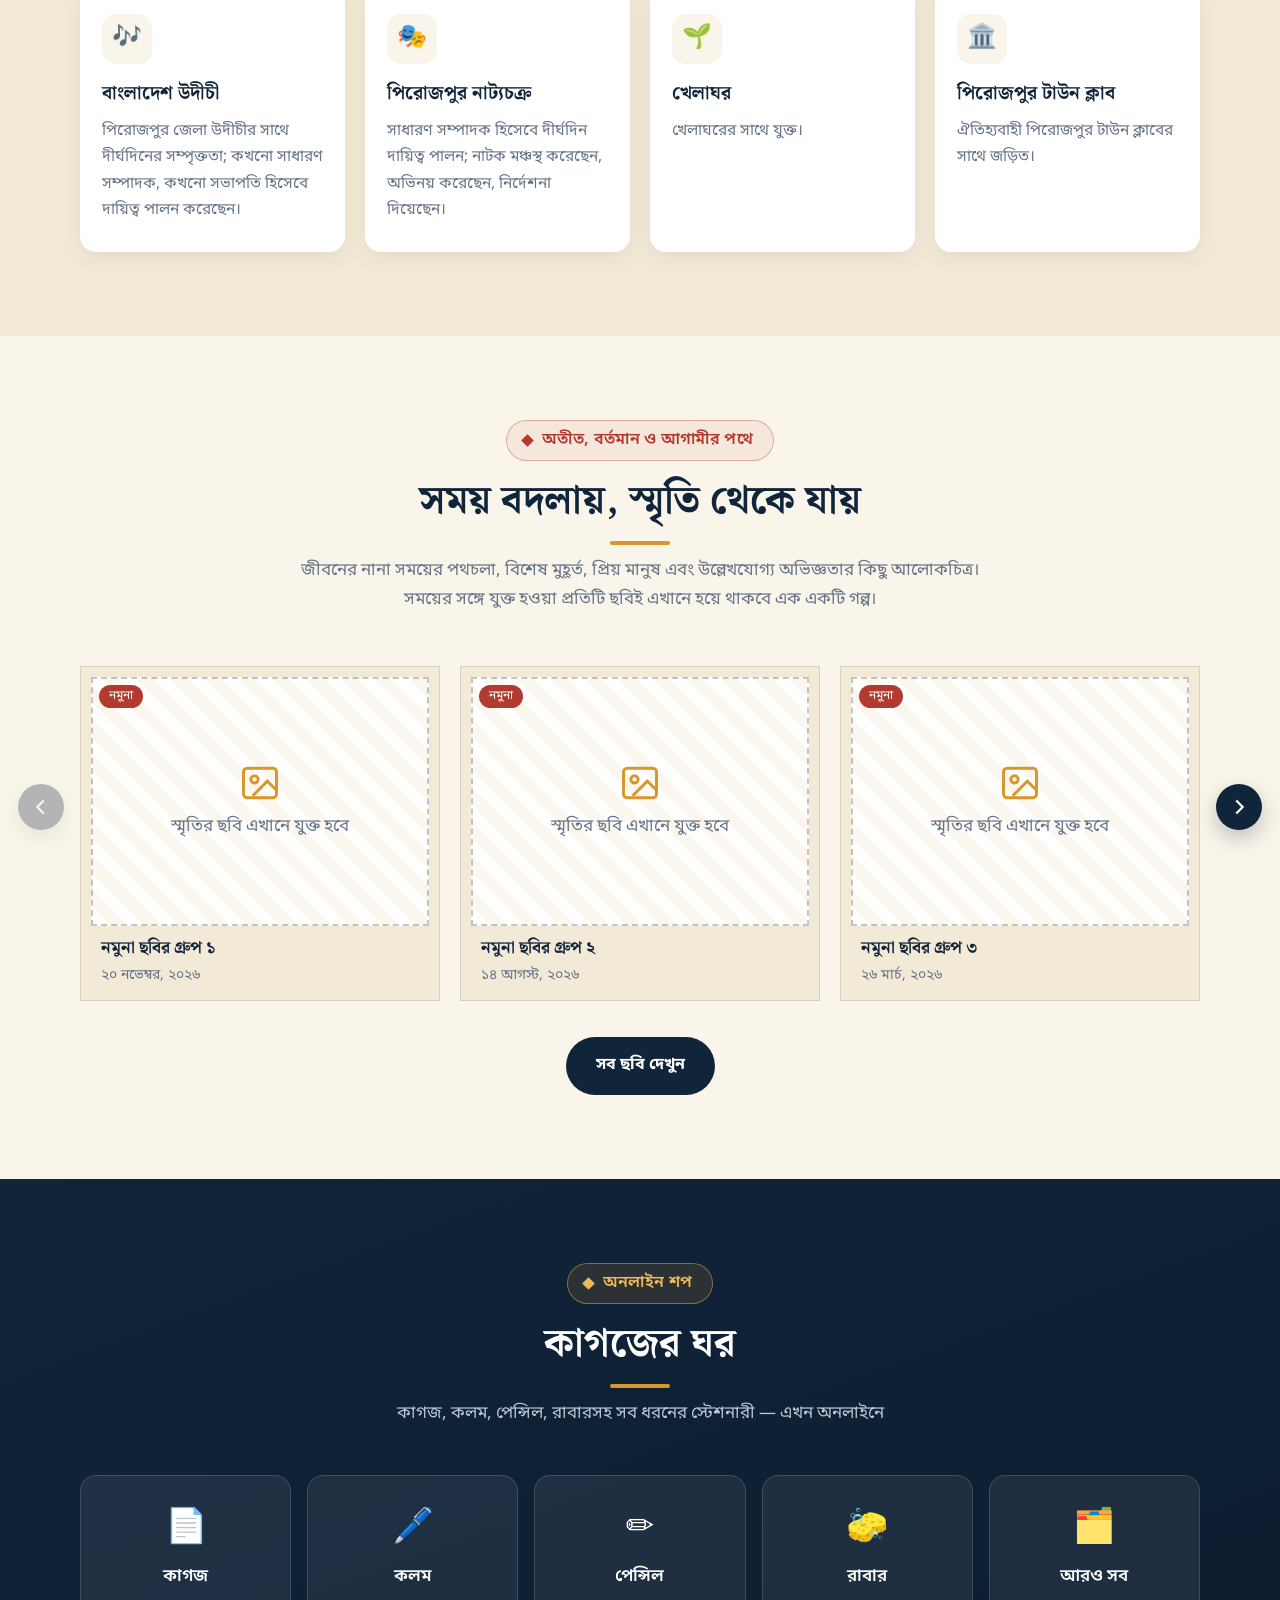
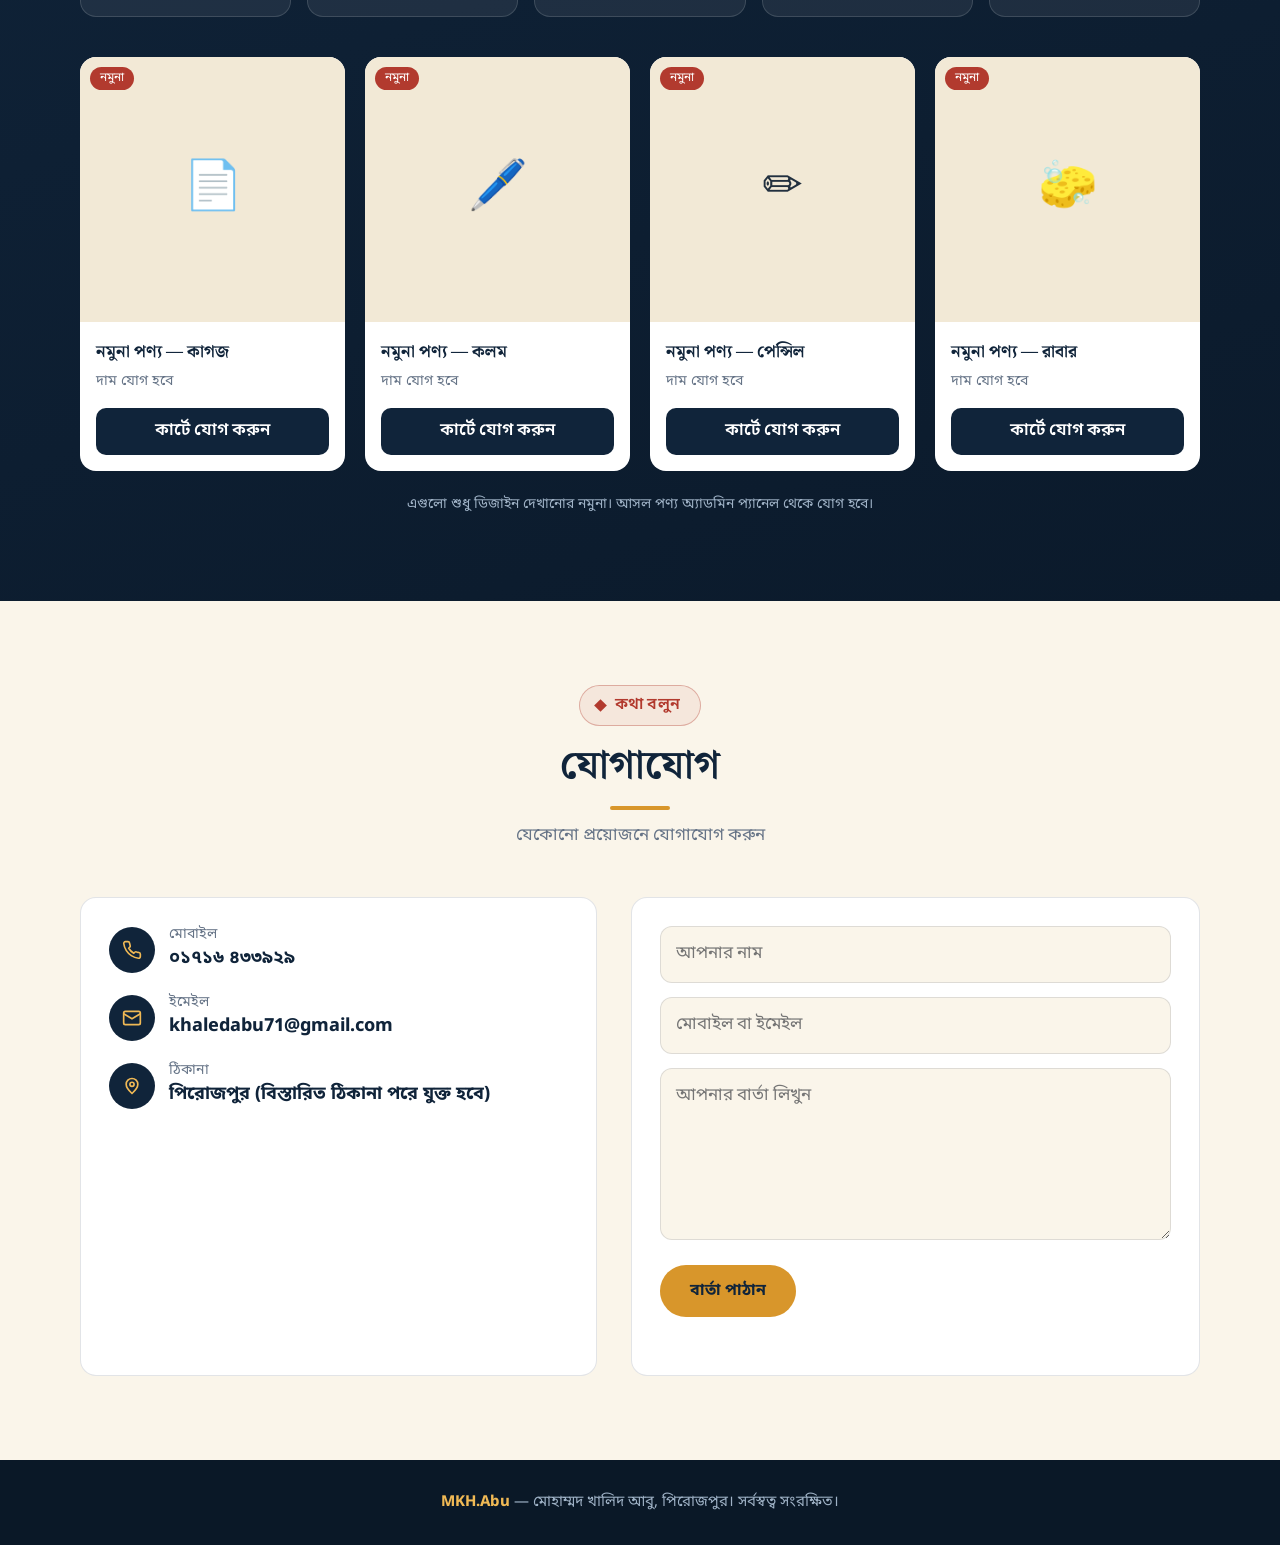
==== commit 55e3ce02: "MKH-Abu v1.0.14: one small-heading style for all sections" ====
--- a/index.html
+++ b/index.html
@@ -8,9 +8,9 @@
 <link rel="preconnect" href="https://fonts.googleapis.com">
 <link rel="preconnect" href="https://fonts.gstatic.com" crossorigin>
 <link href="https://fonts.googleapis.com/css2?family=Noto+Sans+Bengali:wght@400;500;600;700&family=Noto+Serif+Bengali:wght@500;600;700;800&family=Playfair+Display:wght@600;700;800&display=swap" rel="stylesheet">
-<link rel="stylesheet" href="assets/css/style.css?v=1.0.13">
-<link rel="stylesheet" href="assets/css/memories.css?v=1.0.13">
-<link rel="stylesheet" href="assets/css/pages.css?v=1.0.13">
+<link rel="stylesheet" href="assets/css/style.css?v=1.0.14">
+<link rel="stylesheet" href="assets/css/memories.css?v=1.0.14">
+<link rel="stylesheet" href="assets/css/pages.css?v=1.0.14">
 </head>
 <body>
 
@@ -114,7 +114,7 @@
 
 <!-- স্মৃতির পৃষ্ঠা: ছবি বসায় assets/js/memories.js -->
 <section id="memory"><div class="wrap">
-  <div class="sec-head"><div class="tag pill" data-i18n="m_tag"></div><h2 data-i18n="m_title"></h2><p data-i18n="m_sub"></p></div>
+  <div class="sec-head"><div class="tag" data-i18n="m_tag"></div><h2 data-i18n="m_title"></h2><p data-i18n="m_sub"></p></div>
   <div class="slider">
     <button type="button" class="slider-btn prev" id="memoryPrev" data-i18n-label="m_prev"><svg viewBox="0 0 24 24" aria-hidden="true"><path d="m15 5-7 7 7 7"/></svg></button>
     <div class="slider-track" id="memorySlider"></div>
@@ -168,10 +168,10 @@
   <b>MKH.Abu</b> — <span data-i18n="foot"></span>
 </footer>
 
-<script src="assets/js/site.js?v=1.0.13"></script>
-<script src="assets/js/memories-data.js?v=1.0.13"></script>
-<script src="assets/js/memories.js?v=1.0.13"></script>
-<script src="assets/js/news-data.js?v=1.0.13"></script>
-<script src="assets/js/news.js?v=1.0.13"></script>
+<script src="assets/js/site.js?v=1.0.14"></script>
+<script src="assets/js/memories-data.js?v=1.0.14"></script>
+<script src="assets/js/memories.js?v=1.0.14"></script>
+<script src="assets/js/news-data.js?v=1.0.14"></script>
+<script src="assets/js/news.js?v=1.0.14"></script>
 </body>
 </html>
--- a/assets/css/style.css
+++ b/assets/css/style.css
@@ -86,7 +86,9 @@
 /* ===== সেকশন ===== */
 section{padding:84px 0}
 .sec-head{text-align:center;max-width:640px;margin:0 auto 46px}
-.sec-head .tag{color:var(--red);font-weight:700;font-size:14px;letter-spacing:1px}
+/* ছোট হেডিং — সব সেকশনে একই স্টাইল; গাঢ় ব্যাকগ্রাউন্ডে সোনালি (নিচে .shop-sec দেখুন) */
+.sec-head .tag{display:inline-flex;align-items:center;gap:10px;font-size:16px;font-weight:600;letter-spacing:.3px;color:var(--red);background:rgba(178,58,46,.07);border:1px solid rgba(178,58,46,.35);border-radius:999px;padding:6px 20px 6px 16px;margin-bottom:8px}
+.sec-head .tag::before{content:"";flex:none;width:9px;height:9px;background:var(--red);transform:rotate(45deg)}
 .sec-head h2{font-family:var(--serif);font-size:clamp(28px,4vw,40px);color:var(--ink);line-height:1.3;margin:6px 0 12px}
 .sec-head h2::after{content:"";display:block;width:60px;height:4px;background:var(--gold);border-radius:4px;margin:14px auto 0}
 .sec-head p{color:var(--muted)}
@@ -117,7 +119,8 @@
 .shop-sec{background:linear-gradient(160deg,var(--ink),#0b1a2b);color:#fff}
 .shop-sec .sec-head h2{color:#fff}
 .shop-sec .sec-head p{color:#b9c8d8}
-.shop-sec .sec-head .tag{color:var(--gold-2)}
+.shop-sec .sec-head .tag{color:var(--gold-2);background:rgba(216,150,43,.14);border-color:rgba(240,185,85,.45)}
+.shop-sec .sec-head .tag::before{background:var(--gold-2)}
 .cats{display:grid;grid-template-columns:repeat(5,1fr);gap:16px;margin-bottom:40px}
 .cat{background:rgba(255,255,255,.07);border:1px solid rgba(255,255,255,.14);border-radius:var(--radius);padding:24px 10px;text-align:center;transition:.25s;font-weight:600}
 .cat:hover{background:var(--gold);color:var(--ink);transform:translateY(-4px)}
--- a/assets/css/memories.css
+++ b/assets/css/memories.css
@@ -2,9 +2,6 @@
    MKH.Abu — স্মৃতি: হোম পেজের স্লাইডার, ছবি-গ্রুপের তালিকা ও গ্রুপের ভিতরের পেজ
    ========================================================================== */
 
-/* ছোট হেডিং — হিরোর স্টাইল, হালকা ব্যাকগ্রাউন্ডের জন্য লাল রং */
-.sec-head .tag.pill{display:inline-flex;align-items:center;gap:10px;font-size:16px;font-weight:600;letter-spacing:.3px;color:var(--red);background:rgba(178,58,46,.07);border:1px solid rgba(178,58,46,.35);border-radius:999px;padding:6px 20px 6px 16px;margin-bottom:8px}
-.sec-head .tag.pill::before{content:"";flex:none;width:9px;height:9px;background:var(--red);transform:rotate(45deg)}
 .sec-head h1{font-family:var(--serif);font-size:clamp(28px,4vw,40px);color:var(--ink);line-height:1.3;margin:6px 0 12px}
 .sec-head h1::after{content:"";display:block;width:60px;height:4px;background:var(--gold);border-radius:4px;margin:14px auto 0}
 
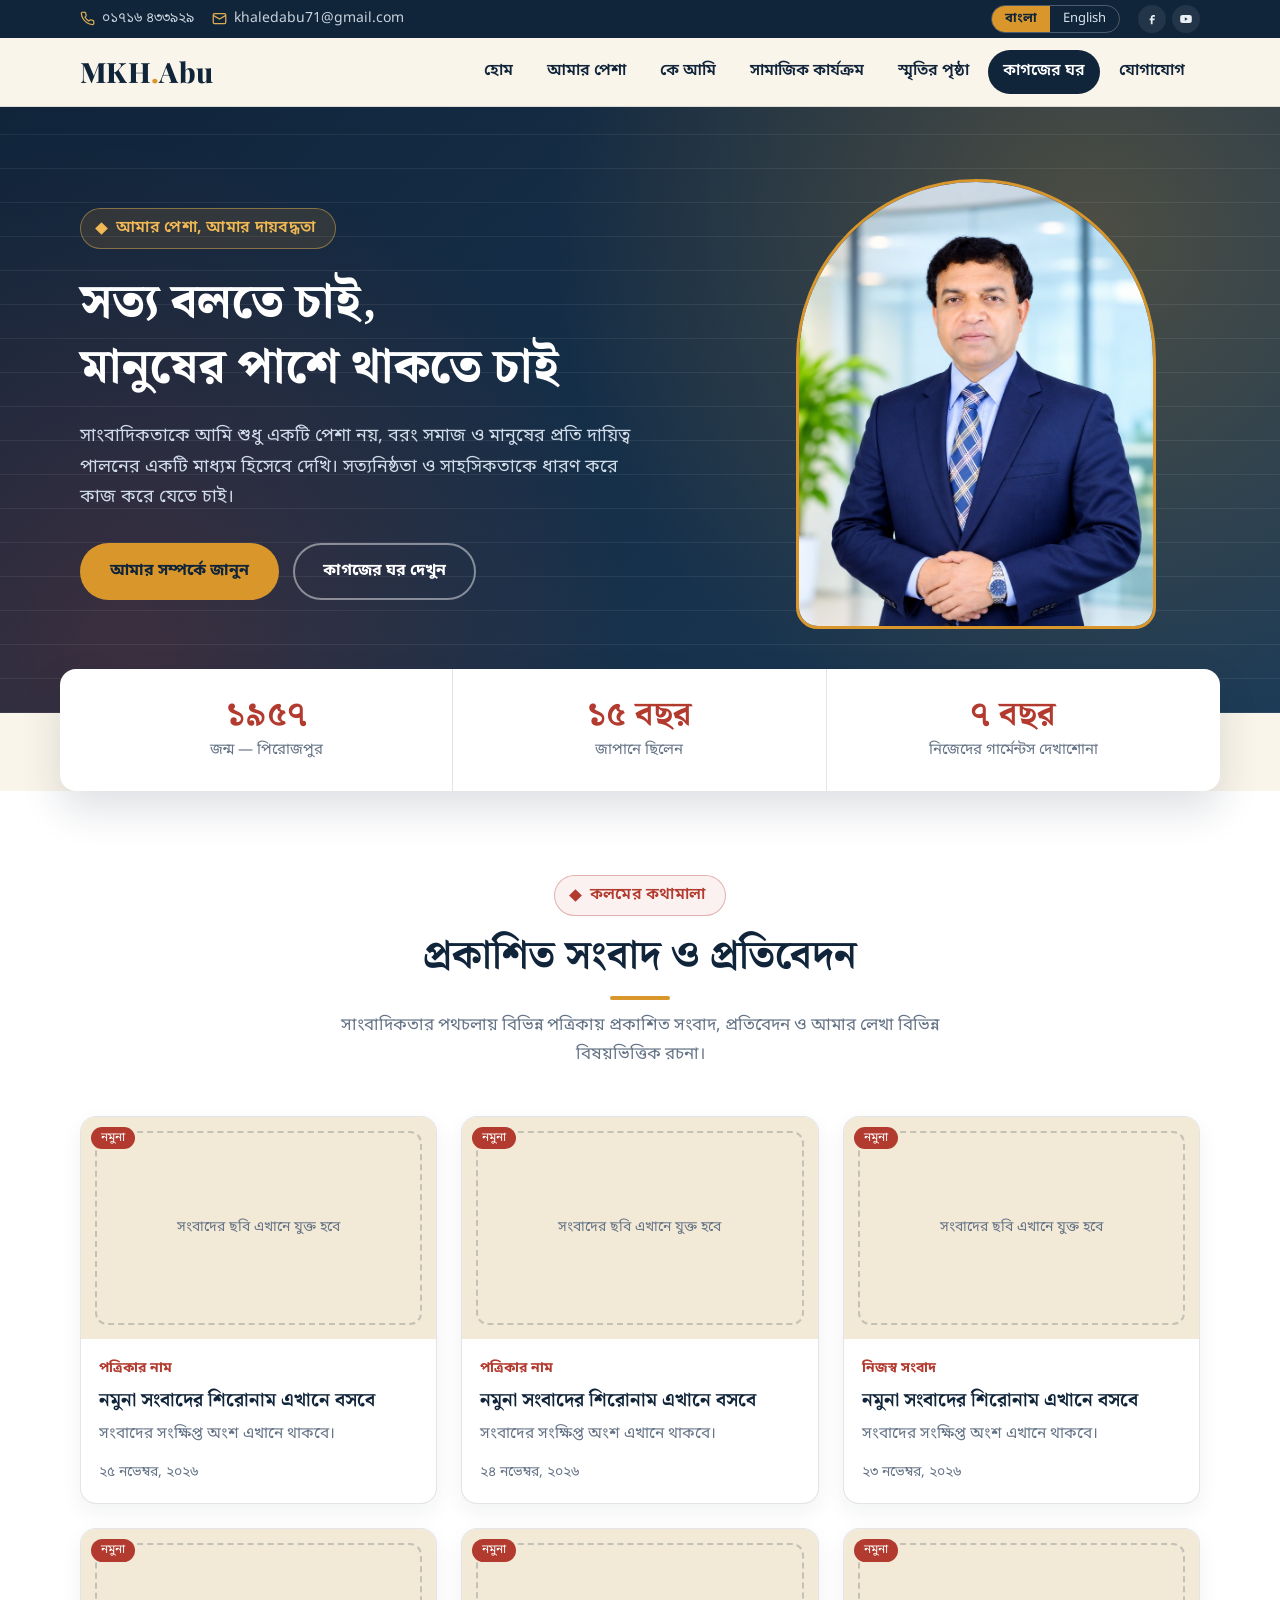
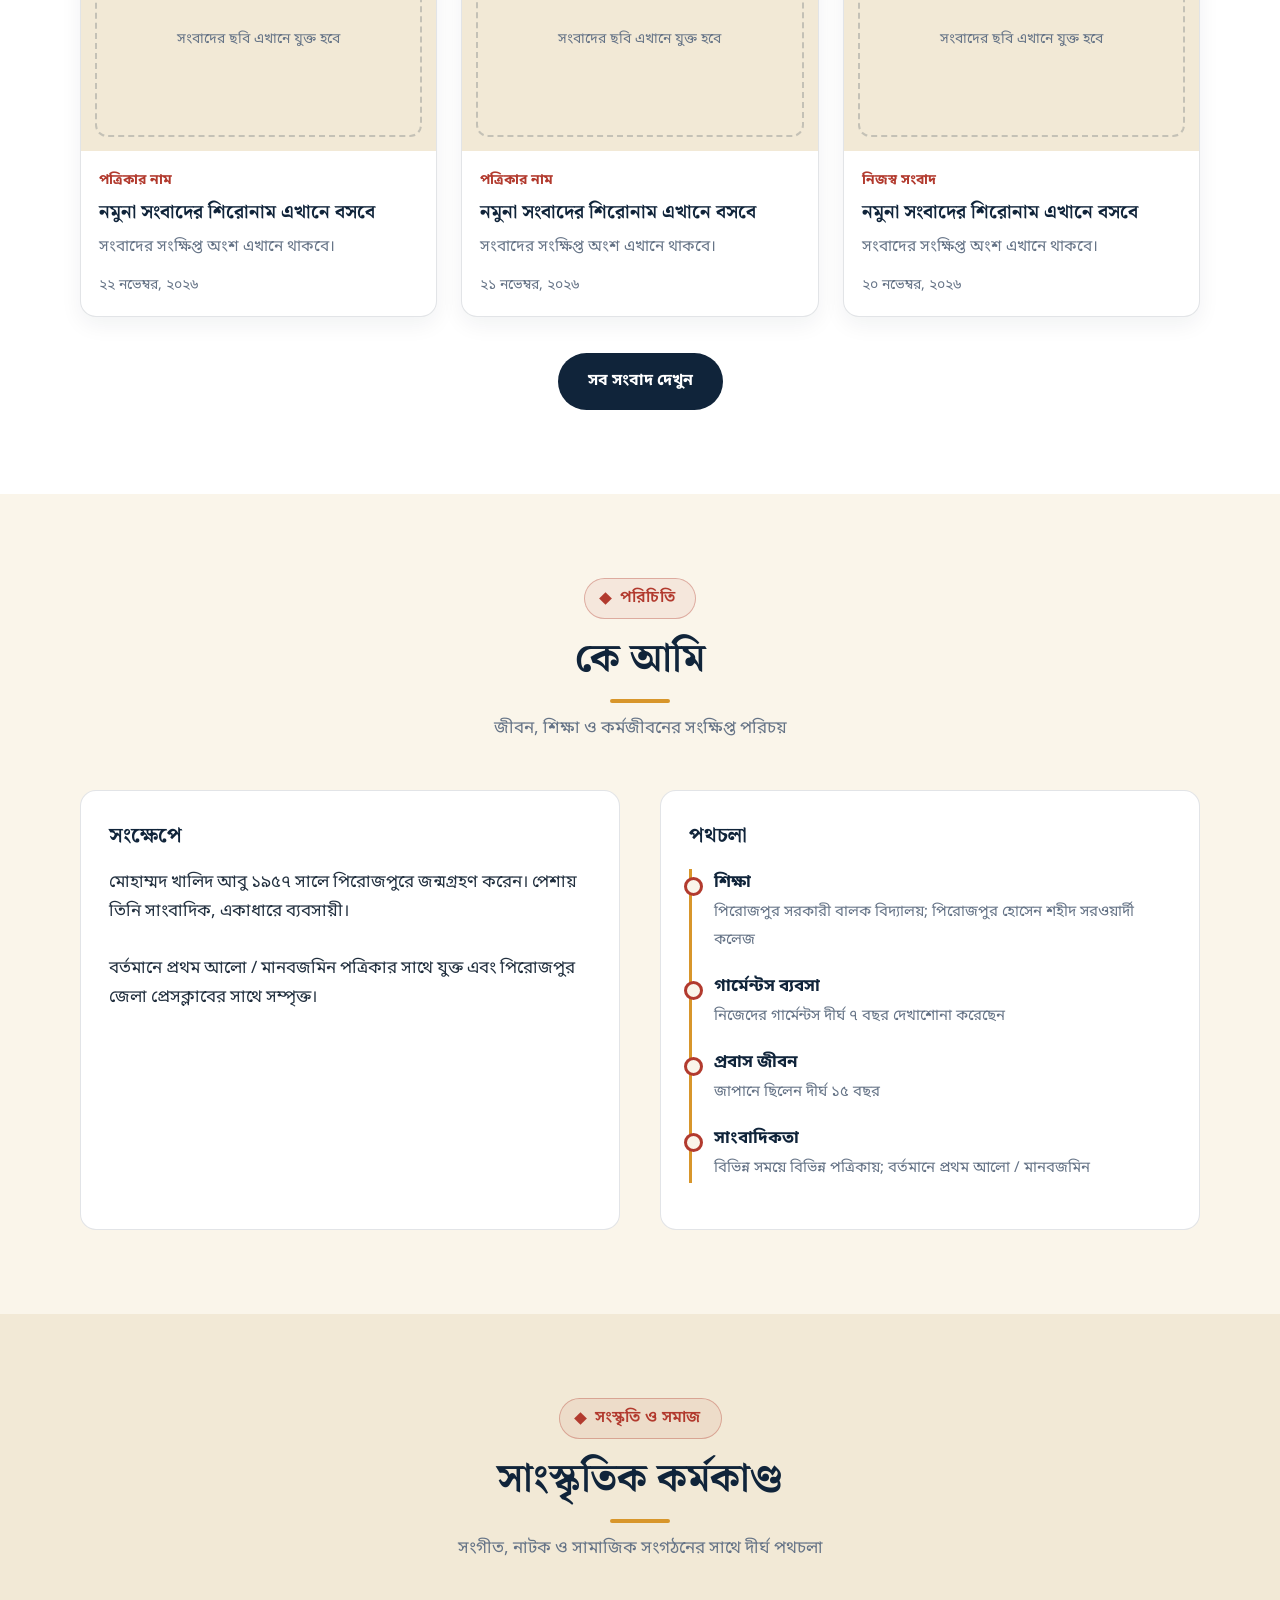
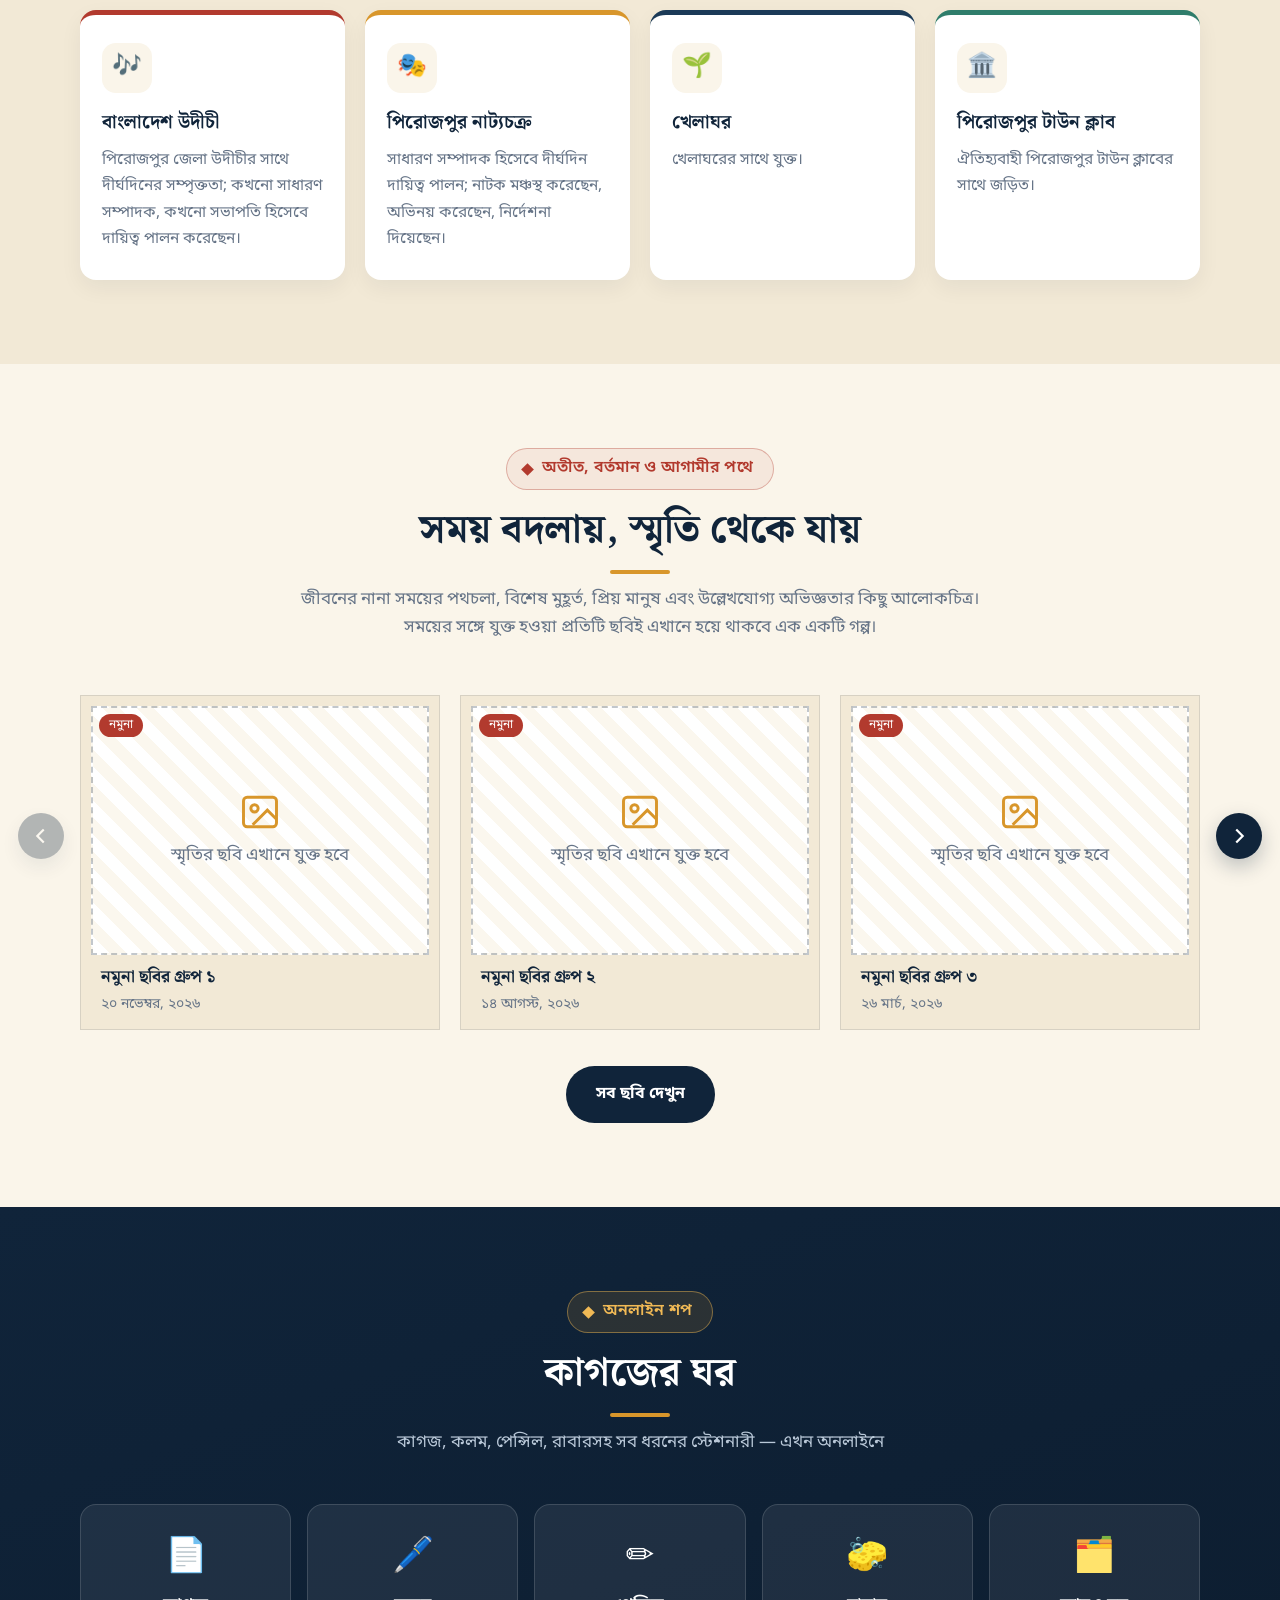
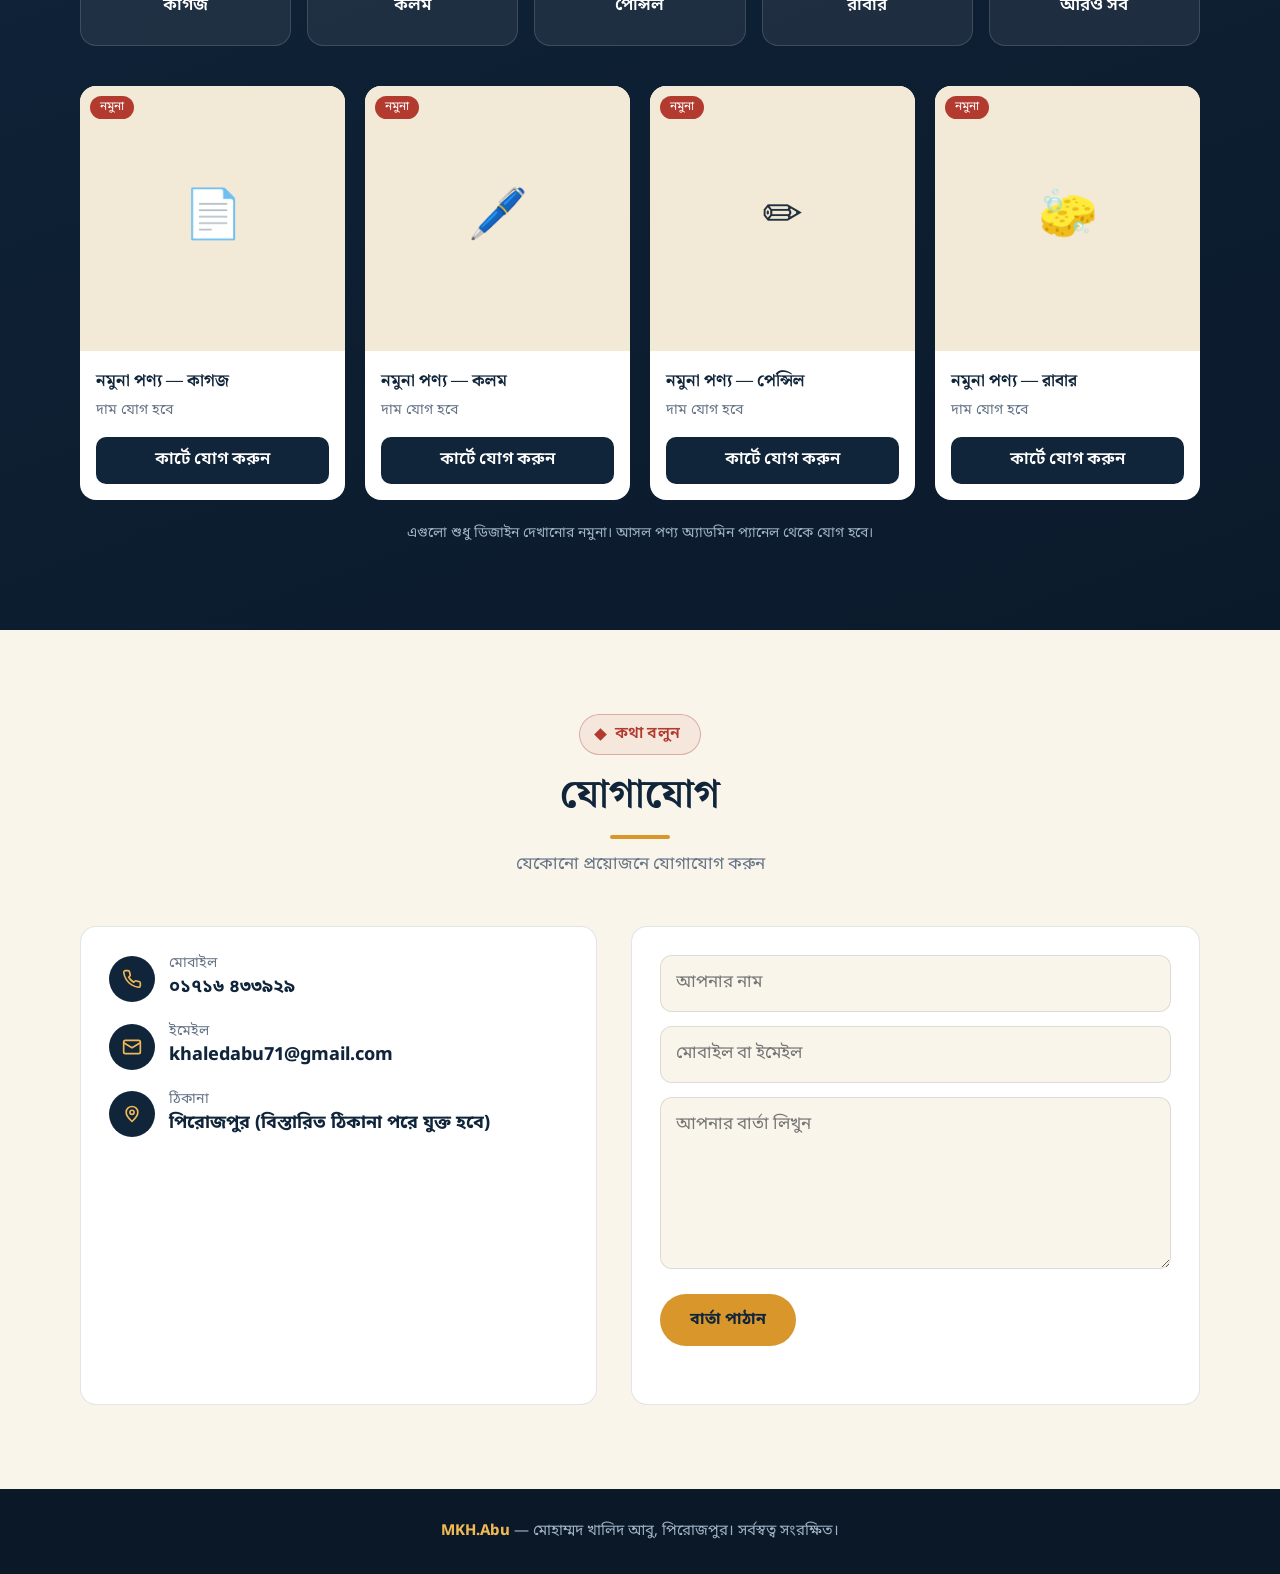
==== commit 2deaeb57: "MKH-Abu v1.0.15: new heading and text for the home news section" ====
--- a/index.html
+++ b/index.html
@@ -8,9 +8,9 @@
 <link rel="preconnect" href="https://fonts.googleapis.com">
 <link rel="preconnect" href="https://fonts.gstatic.com" crossorigin>
 <link href="https://fonts.googleapis.com/css2?family=Noto+Sans+Bengali:wght@400;500;600;700&family=Noto+Serif+Bengali:wght@500;600;700;800&family=Playfair+Display:wght@600;700;800&display=swap" rel="stylesheet">
-<link rel="stylesheet" href="assets/css/style.css?v=1.0.14">
-<link rel="stylesheet" href="assets/css/memories.css?v=1.0.14">
-<link rel="stylesheet" href="assets/css/pages.css?v=1.0.14">
+<link rel="stylesheet" href="assets/css/style.css?v=1.0.15">
+<link rel="stylesheet" href="assets/css/memories.css?v=1.0.15">
+<link rel="stylesheet" href="assets/css/pages.css?v=1.0.15">
 </head>
 <body>
 
@@ -168,10 +168,10 @@
   <b>MKH.Abu</b> — <span data-i18n="foot"></span>
 </footer>
 
-<script src="assets/js/site.js?v=1.0.14"></script>
-<script src="assets/js/memories-data.js?v=1.0.14"></script>
-<script src="assets/js/memories.js?v=1.0.14"></script>
-<script src="assets/js/news-data.js?v=1.0.14"></script>
-<script src="assets/js/news.js?v=1.0.14"></script>
+<script src="assets/js/site.js?v=1.0.15"></script>
+<script src="assets/js/memories-data.js?v=1.0.15"></script>
+<script src="assets/js/memories.js?v=1.0.15"></script>
+<script src="assets/js/news-data.js?v=1.0.15"></script>
+<script src="assets/js/news.js?v=1.0.15"></script>
 </body>
 </html>
